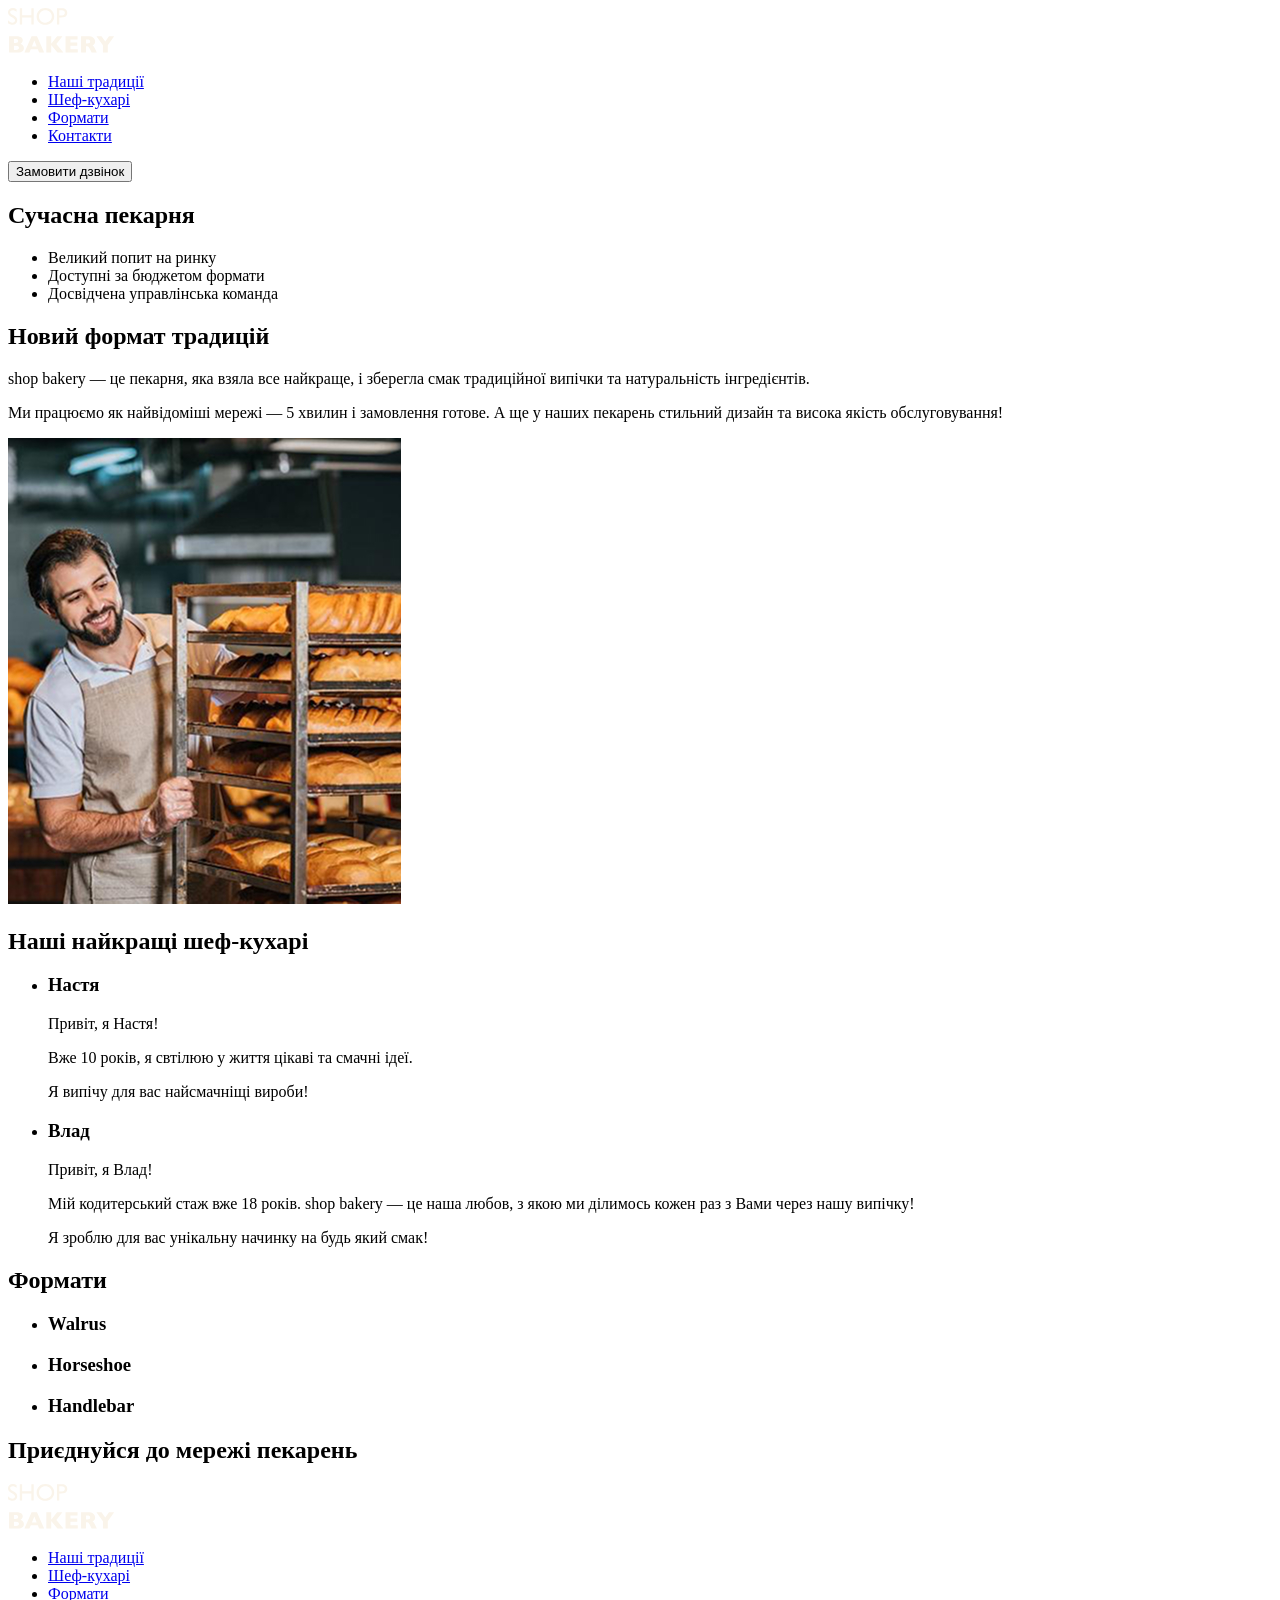
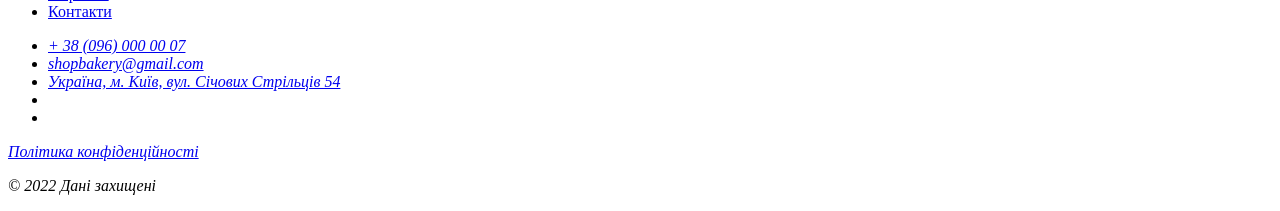
==== index.html @ b6e16bd1 "Update index.html and add images" ====
<!DOCTYPE html>
<html lang="uk">
  <head>
    <meta charset="UTF-8" />
    <meta name="viewport" content="width=device-width, initial-scale=1.0" />
    <title>Сучасна пекарня</title>
  </head>
  <body>
    <header>
      <nav>
        <a href="#" target="_blank">
          <img src="./images/logo.svg" alt="Логотип сучасної пекарні" />
        </a>
        <ul>
          <li><a href="#">Наші традиції</a></li>
          <li><a href="#">Шеф-кухарі</a></li>
          <li><a href="#">Формати</a></li>
          <li><a href="#">Контакти</a></li>
        </ul>
      </nav>
      <button type="button">Замовити дзвінок</button>
    </header>
    <main>
      <section>
        <h1>Сучасна пекарня</h1>
      </section>
      <section>
        <ul>
          <li>Великий попит на ринку</li>
          <li>Доступні за бюджетом формати</li>
          <li>Досвідчена управлінська команда</li>
        </ul>
        <h2>Новий формат традицій</h2>
        <p>
          <span lang="en">shop bakery</span> — це пекарня, яка взяла все
          найкраще, і зберегла смак традиційної випічки та натуральність
          інгредієнтів.
        </p>
        <p>
          Ми працюємо як найвідоміші мережі —
          <span>5 хвилин і замовлення готове</span>. А ще у наших пекарень
          стильний дизайн та висока якість обслуговування!
        </p>
        <img
          src="./images/baker-man.jpg"
          alt="Чоловік пекар дивиться на батони із посмішкою"
        />
      </section>
      <section>
        <h2>Наші найкращі шеф-кухарі</h2>
        <ul>
          <li>
            <article>
              <h3>Настя</h3>
              <p>Привіт, я Настя!</p>
              <p>Вже 10 років, я свтілюю у життя цікаві та смачні ідеї.</p>
              <p>Я випічу для вас найсмачніщі вироби!</p>
            </article>
          </li>
          <li>
            <article>
              <h3>Влад</h3>
              <p>Привіт, я Влад!</p>
              <p>
                Мій кодитерський стаж вже 18 років.
                <span lang="en">shop bakery</span> — це наша любов, з якою ми
                ділимось кожен раз з Вами через нашу випічку!
              </p>
              <p>Я зроблю для вас унікальну начинку на будь який смак!</p>
            </article>
          </li>
        </ul>
      </section>
      <section>
        <h2>Формати</h2>
        <ul>
          <li>
            <article><h3>Walrus</h3></article>
          </li>
          <li>
            <article><h3>Horseshoe</h3></article>
          </li>
          <li>
            <article><h3>Handlebar</h3></article>
          </li>
        </ul>
      </section>
      <section><h2>Приєднуйся до мережі пекарень</h2></section>
    </main>
    <footer>
      <nav>
        <a href="#" target="_blank">
          <img src="./images/logo.svg" alt="Логотип сучасної пекарні" />
        </a>
        <ul>
          <li><a href="#">Наші традиції</a></li>
          <li><a href="#">Шеф-кухарі</a></li>
          <li><a href="#">Формати</a></li>
          <li><a href="#">Контакти</a></li>
        </ul>
      </nav>
      <address>
        <ul>
          <li><a href="tel:+380960000007">+ 38 (096) 000 00 07</a></li>
          <li>
            <a href="mailto:shopbakery@gmail.com">shopbakery@gmail.com</a>
          </li>
          <li>
            <a href="https://maps.app.goo.gl/cjjB3eA7xdgPSQeA9" target="_blank"
              >Україна, м. Київ, вул. Січових Стрільців 54</a
            >
          </li>
          <li>
            <a href="#">
              <!-- facebook icon -->
            </a>
          </li>
          <li>
            <a href="#">
              <!-- instagram icon -->
            </a>
          </li>
        </ul>
        <a href="#" target="_blank">Політика конфіденційності</a>
        <p>© 2022 Дані захищені</p>
      </address>
    </footer>
  </body>
</html>
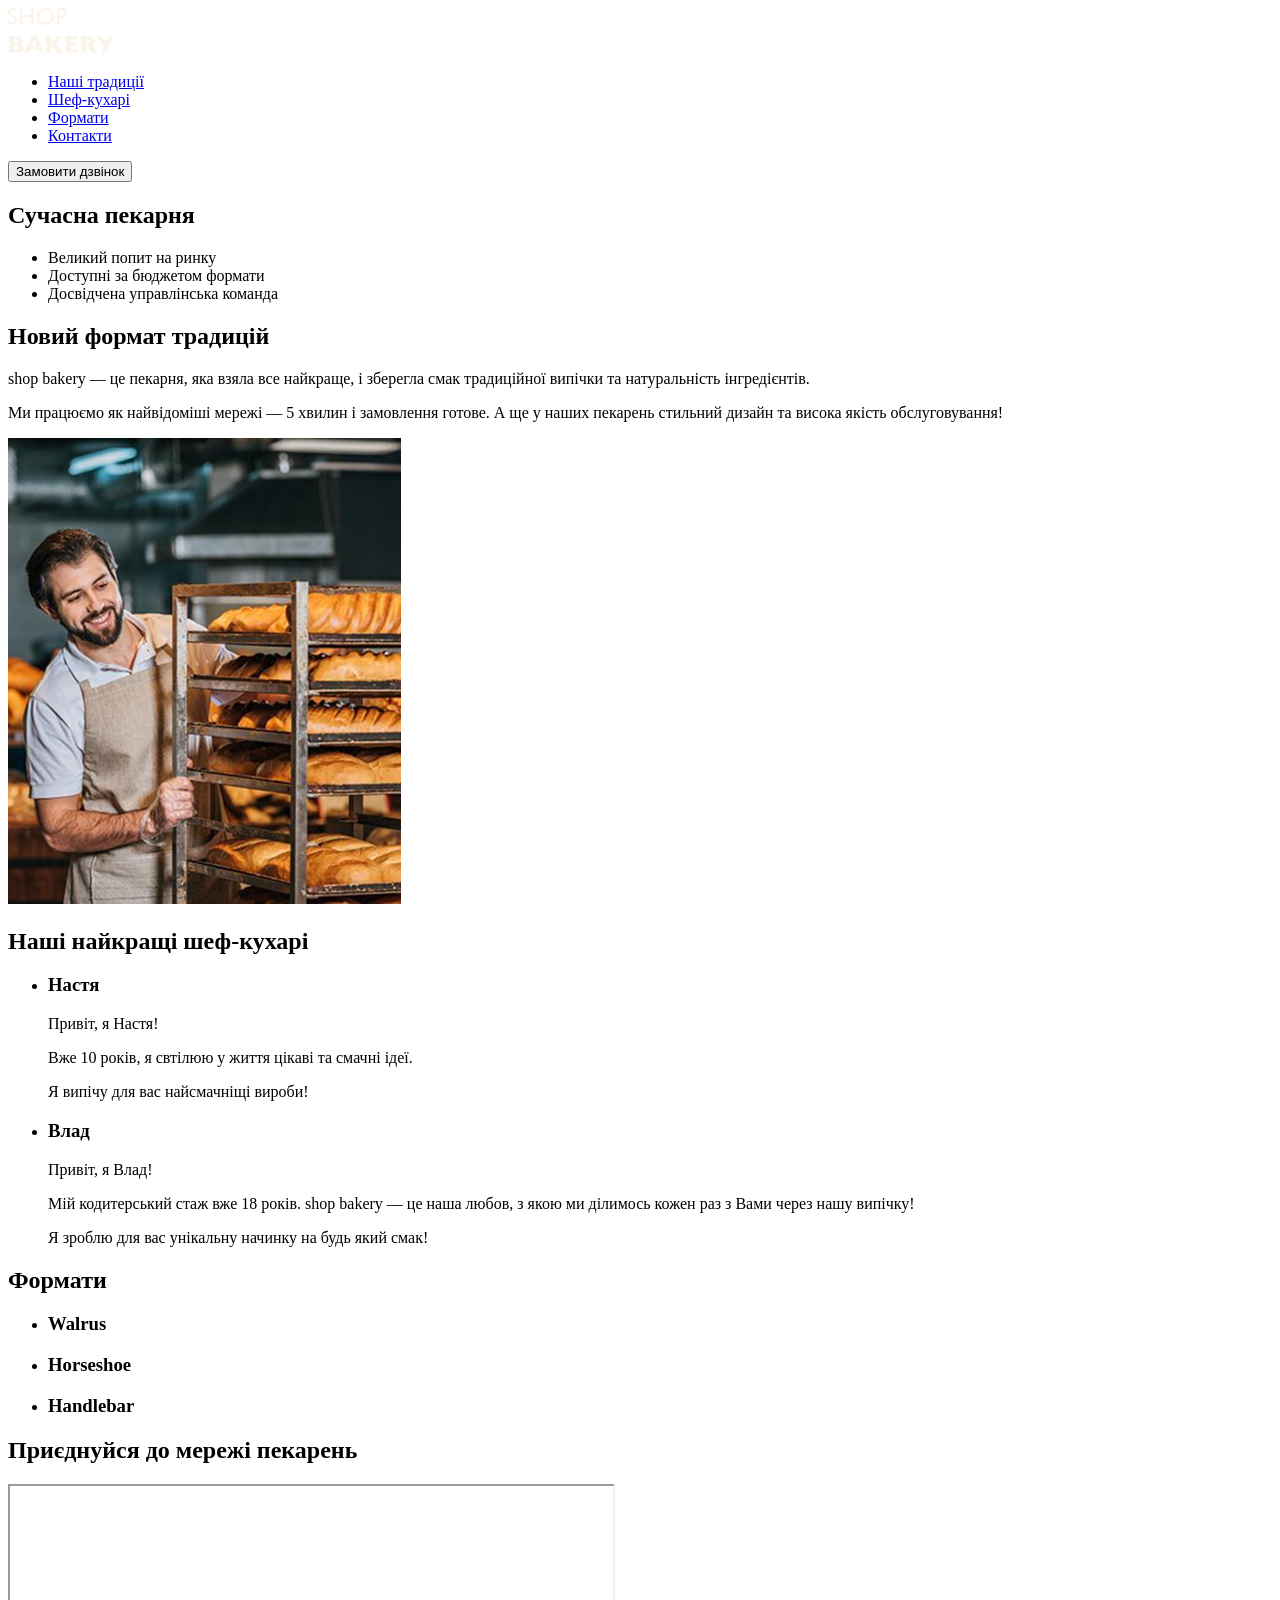
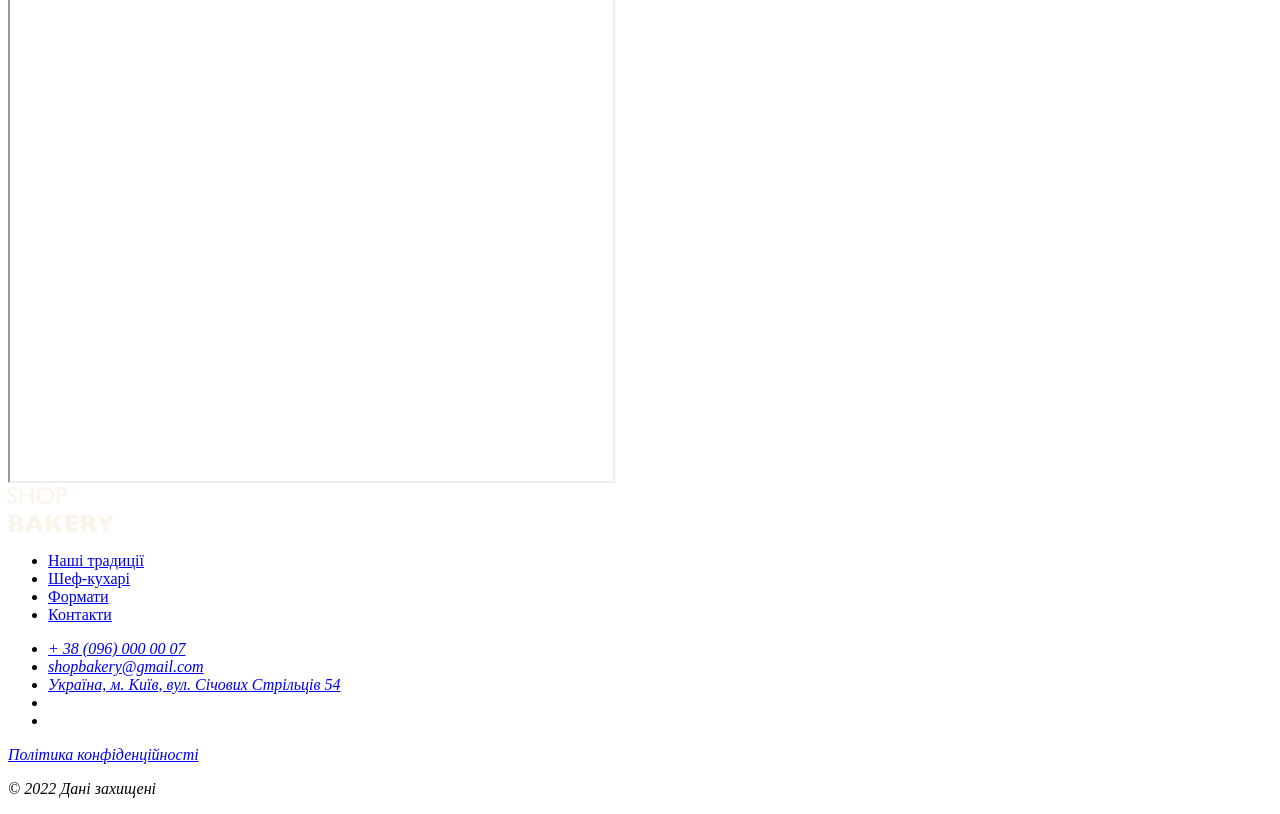
==== commit a3ef5e2a: "Add map, anchor and small fixes" ====
--- a/index.html
+++ b/index.html
@@ -8,14 +8,14 @@
   <body>
     <header>
       <nav>
-        <a href="#" target="_blank">
+        <a href="/">
           <img src="./images/logo.svg" alt="Логотип сучасної пекарні" />
         </a>
         <ul>
-          <li><a href="#">Наші традиції</a></li>
-          <li><a href="#">Шеф-кухарі</a></li>
-          <li><a href="#">Формати</a></li>
-          <li><a href="#">Контакти</a></li>
+          <li><a href="#traditions-section">Наші традиції</a></li>
+          <li><a href="#chefs-section">Шеф-кухарі</a></li>
+          <li><a href="#format-section">Формати</a></li>
+          <li><a href="#contacts-section">Контакти</a></li>
         </ul>
       </nav>
       <button type="button">Замовити дзвінок</button>
@@ -24,7 +24,7 @@
       <section>
         <h1>Сучасна пекарня</h1>
       </section>
-      <section>
+      <section id="traditions-section">
         <ul>
           <li>Великий попит на ринку</li>
           <li>Доступні за бюджетом формати</li>
@@ -46,7 +46,7 @@
           alt="Чоловік пекар дивиться на батони із посмішкою"
         />
       </section>
-      <section>
+      <section id="chefs-section">
         <h2>Наші найкращі шеф-кухарі</h2>
         <ul>
           <li>
@@ -71,7 +71,7 @@
           </li>
         </ul>
       </section>
-      <section>
+      <section id="format-section">
         <h2>Формати</h2>
         <ul>
           <li>
@@ -85,7 +85,17 @@
           </li>
         </ul>
       </section>
-      <section><h2>Приєднуйся до мережі пекарень</h2></section>
+      <section id="contacts-section">
+        <h2>Приєднуйся до мережі пекарень</h2>
+        <iframe
+          src="https://www.google.com/maps/embed?pb=!1m18!1m12!1m3!1d4272.012826293761!2d30.486785007460433!3d50.456856461880385!2m3!1f0!2f0!3f0!3m2!1i1024!2i768!4f13.1!3m3!1m2!1s0x40d4ce637c006b2d%3A0xaf86385f19996ff0!2z0LLRg9C70LjRhtGPINCh0ZbRh9C-0LLQuNGFINCh0YLRgNGW0LvRjNGG0ZbQsiwgNTQsINCa0LjRl9CyLCAwMjAwMA!5e0!3m2!1suk!2sua!4v1761742830677!5m2!1suk!2sua"
+          width="603"
+          height="595"
+          allowfullscreen=""
+          loading="lazy"
+          referrerpolicy="no-referrer-when-downgrade"
+        ></iframe>
+      </section>
     </main>
     <footer>
       <nav>
@@ -122,7 +132,7 @@
           </li>
         </ul>
         <a href="#" target="_blank">Політика конфіденційності</a>
-        <p>© 2022 Дані захищені</p>
+        <p>&copy; 2022 Дані захищені</p>
       </address>
     </footer>
   </body>
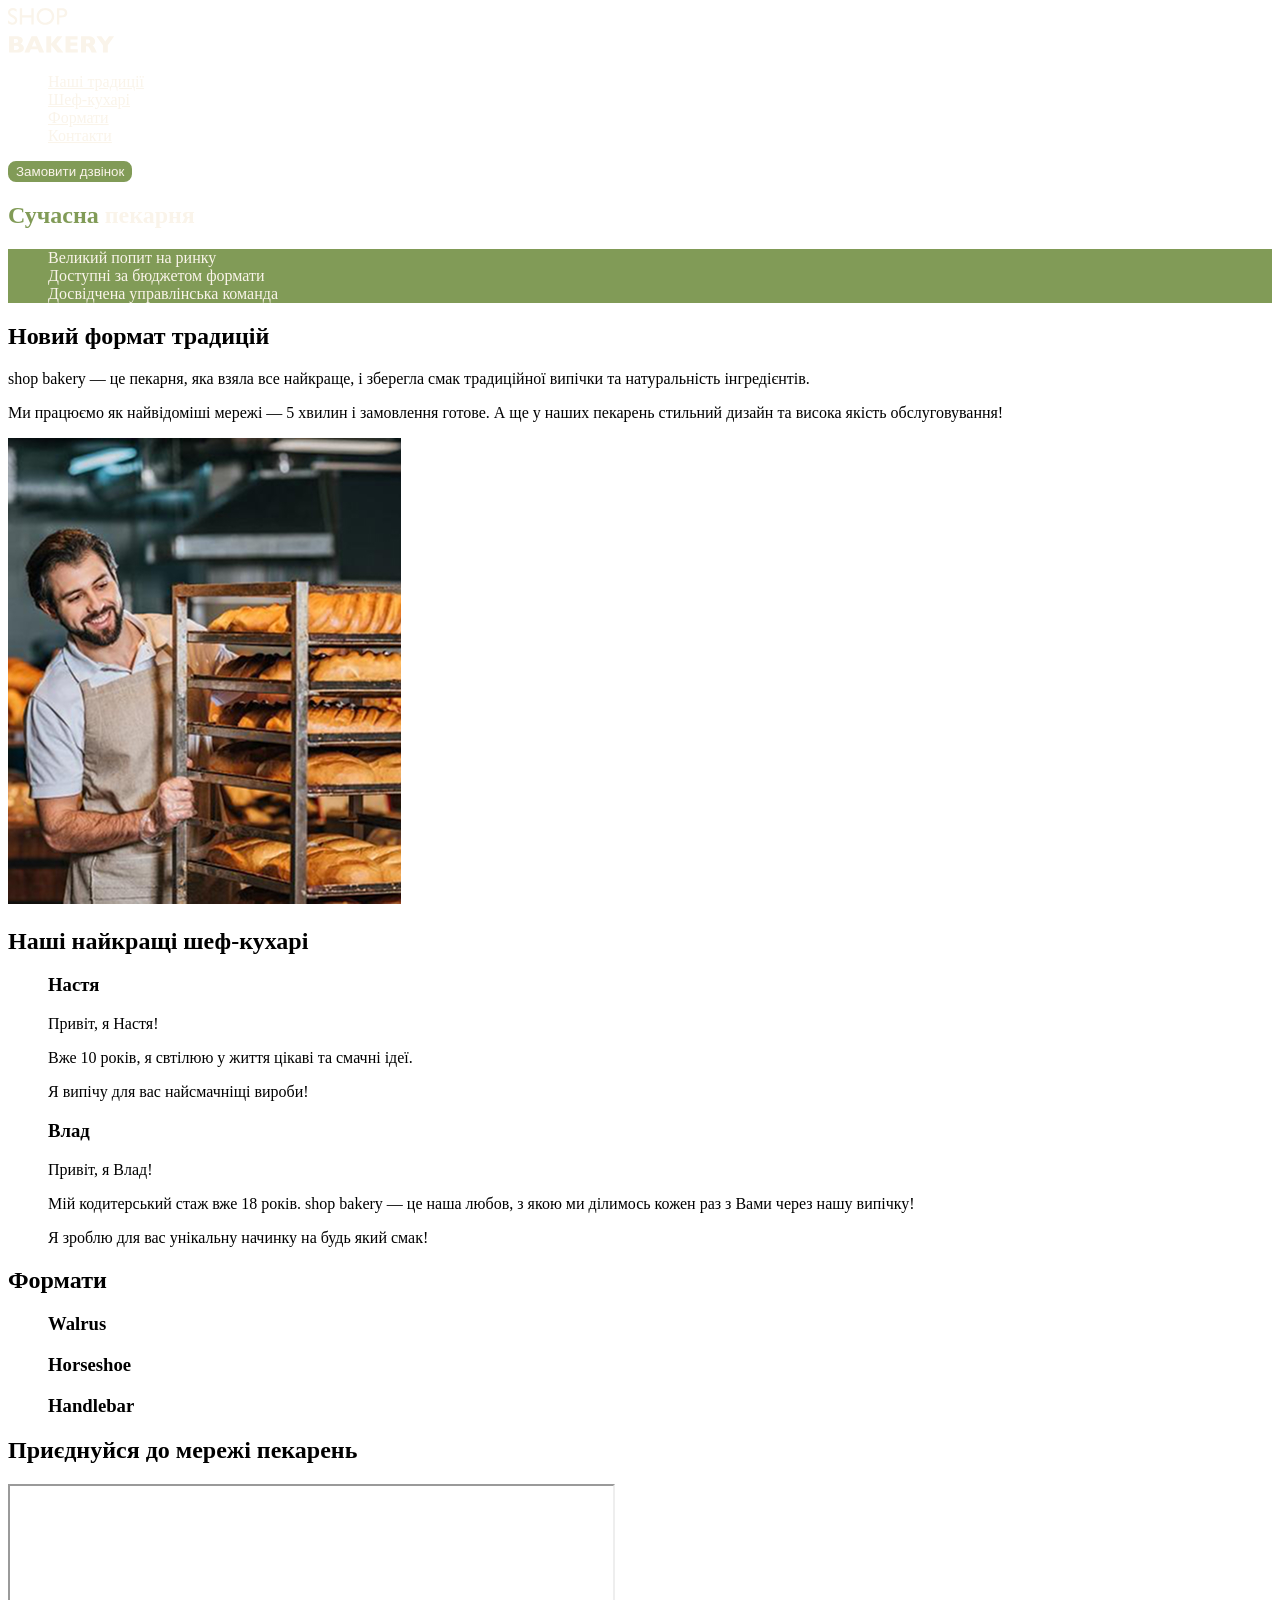
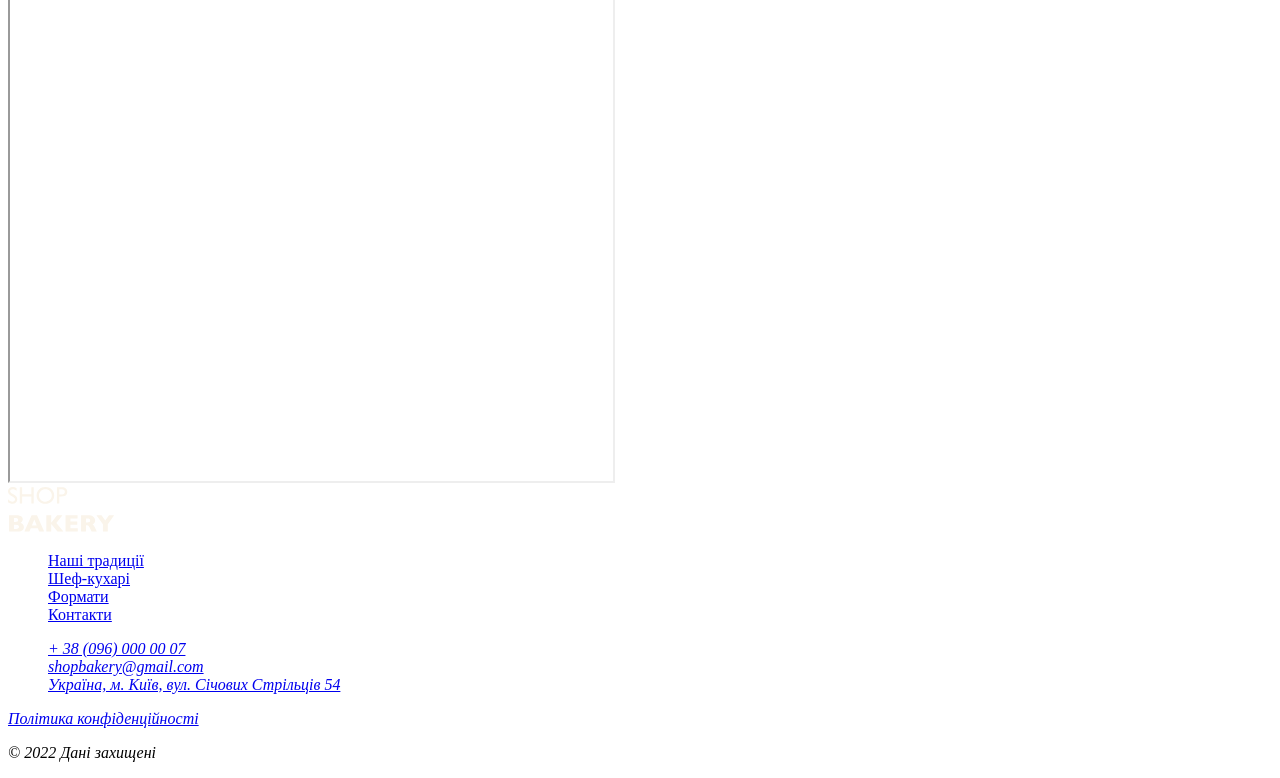
==== commit 63e3e340: "Update index.html, add styles.css" ====
--- a/index.html
+++ b/index.html
@@ -4,6 +4,7 @@
     <meta charset="UTF-8" />
     <meta name="viewport" content="width=device-width, initial-scale=1.0" />
     <title>Сучасна пекарня</title>
+    <link rel="stylesheet" href="css/styles.css" />
   </head>
   <body>
     <header>
@@ -12,20 +13,20 @@
           <img src="./images/logo.svg" alt="Логотип сучасної пекарні" />
         </a>
         <ul>
-          <li><a href="#traditions-section">Наші традиції</a></li>
-          <li><a href="#chefs-section">Шеф-кухарі</a></li>
-          <li><a href="#format-section">Формати</a></li>
-          <li><a href="#contacts-section">Контакти</a></li>
+          <li><a class="link" href="#traditions-section">Наші традиції</a></li>
+          <li><a class="link" href="#chefs-section">Шеф-кухарі</a></li>
+          <li><a class="link" href="#format-section">Формати</a></li>
+          <li><a class="link" href="#contacts-section">Контакти</a></li>
         </ul>
       </nav>
-      <button type="button">Замовити дзвінок</button>
+      <button class="button" type="button">Замовити дзвінок</button>
     </header>
     <main>
-      <section>
-        <h1>Сучасна пекарня</h1>
+      <section class="main-section">
+        <h1 class="hero-title"><span class="accent">Сучасна</span> пекарня</h1>
       </section>
       <section id="traditions-section">
-        <ul>
+        <ul class="advantages-list">
           <li>Великий попит на ринку</li>
           <li>Доступні за бюджетом формати</li>
           <li>Досвідчена управлінська команда</li>
--- a/css/styles.css
+++ b/css/styles.css
@@ -0,0 +1,38 @@
+ul {
+  list-style: none;
+}
+
+.button {
+  color: #faf4ea;
+  background-color: #819b57;
+  border: 2px solid #819b57;
+  border-radius: 8px;
+}
+
+.button:hover {
+  color: #465929;
+  background-color: transparent;
+  border: 2px solid #819b57;
+  border-radius: 8px;
+}
+
+.link {
+  color: #faf4ea;
+}
+
+.link:hover {
+  color: #819b57;
+}
+
+.hero-title {
+  color: #faf4ea;
+}
+
+.hero-title .accent {
+  color: #819b57;
+}
+
+.advantages-list {
+  color: #faf4ea;
+  background-color: #819b57;
+}
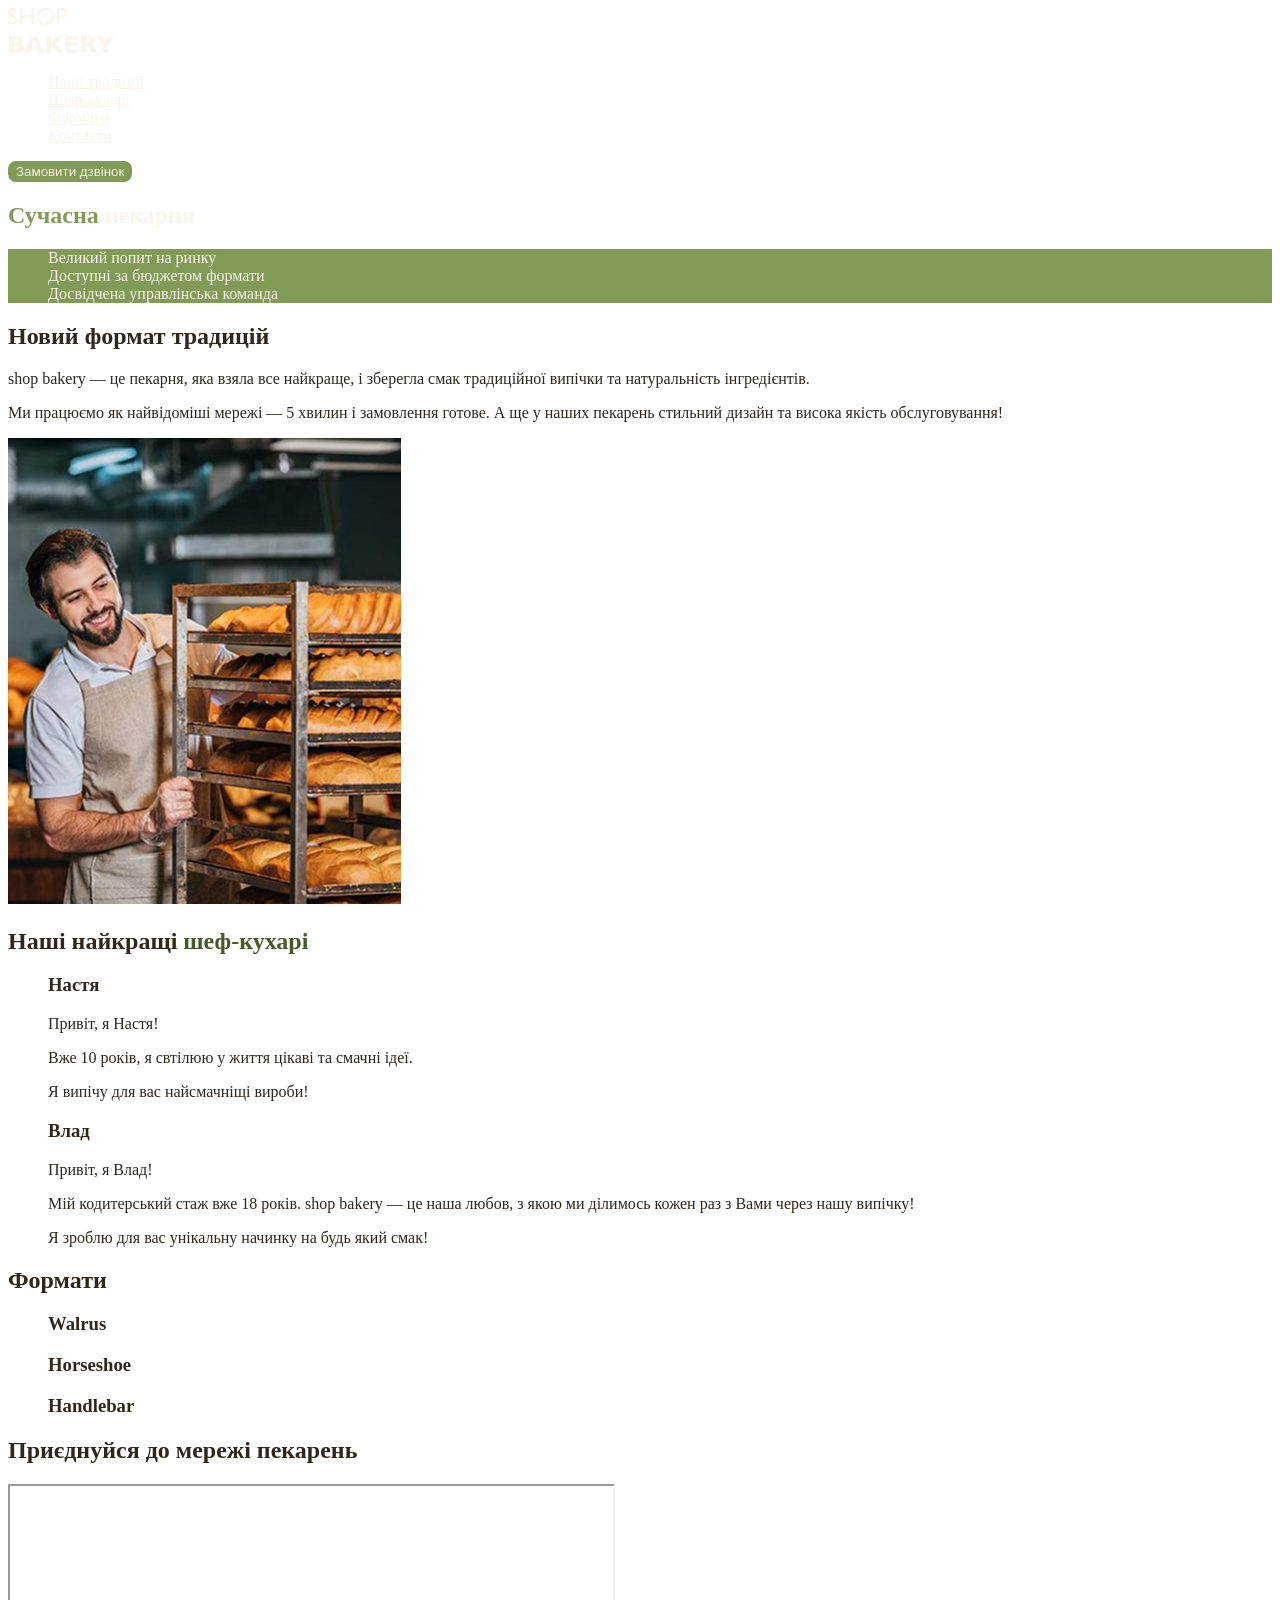
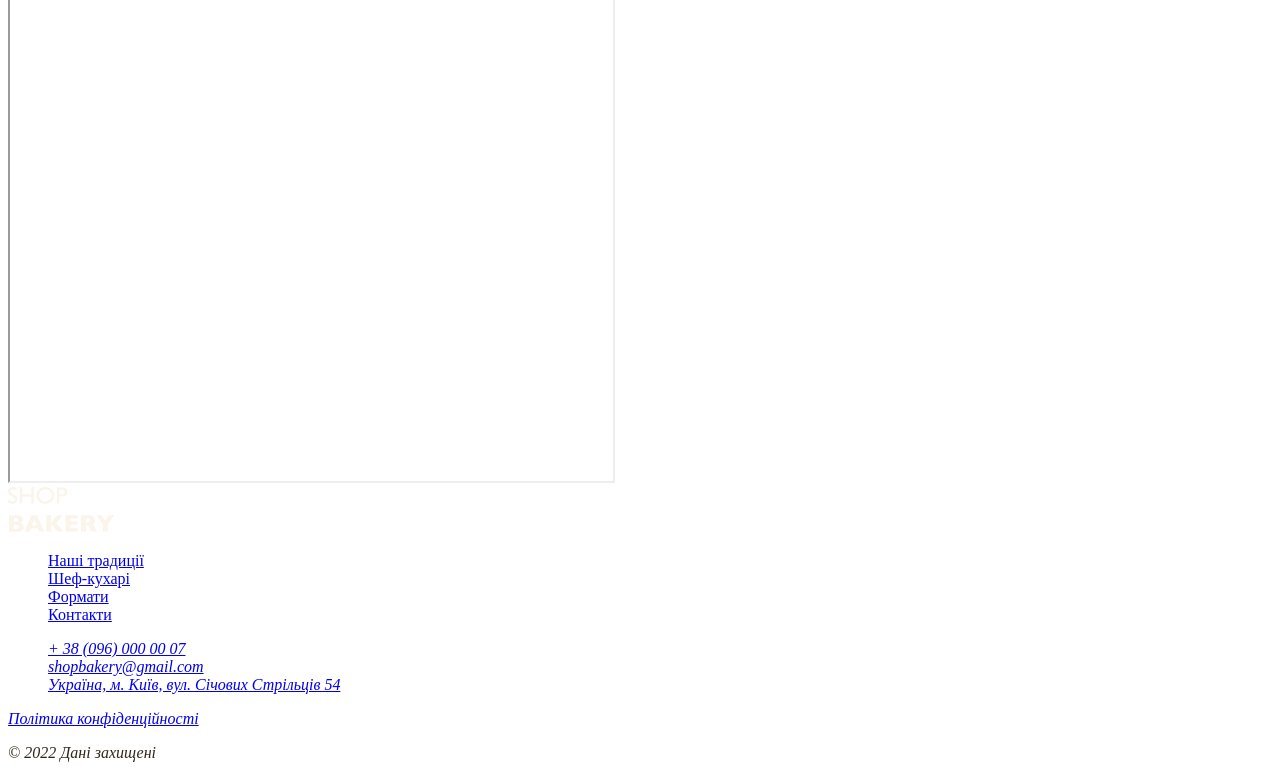
==== commit d696fde1: "Update index.html, styles.css and add css color variables" ====
--- a/index.html
+++ b/index.html
@@ -31,7 +31,7 @@
           <li>Доступні за бюджетом формати</li>
           <li>Досвідчена управлінська команда</li>
         </ul>
-        <h2>Новий формат традицій</h2>
+        <h2 class="section-title">Новий формат традицій</h2>
         <p>
           <span lang="en">shop bakery</span> — це пекарня, яка взяла все
           найкраще, і зберегла смак традиційної випічки та натуральність
@@ -48,7 +48,9 @@
         />
       </section>
       <section id="chefs-section">
-        <h2>Наші найкращі шеф-кухарі</h2>
+        <h2 class="section-title">
+          Наші найкращі <span class="accent">шеф-кухарі</span>
+        </h2>
         <ul>
           <li>
             <article>
@@ -73,7 +75,7 @@
         </ul>
       </section>
       <section id="format-section">
-        <h2>Формати</h2>
+        <h2 class="section-title">Формати</h2>
         <ul>
           <li>
             <article><h3>Walrus</h3></article>
@@ -87,7 +89,7 @@
         </ul>
       </section>
       <section id="contacts-section">
-        <h2>Приєднуйся до мережі пекарень</h2>
+        <h2 class="section-title">Приєднуйся до мережі пекарень</h2>
         <iframe
           src="https://www.google.com/maps/embed?pb=!1m18!1m12!1m3!1d4272.012826293761!2d30.486785007460433!3d50.456856461880385!2m3!1f0!2f0!3f0!3m2!1i1024!2i768!4f13.1!3m3!1m2!1s0x40d4ce637c006b2d%3A0xaf86385f19996ff0!2z0LLRg9C70LjRhtGPINCh0ZbRh9C-0LLQuNGFINCh0YLRgNGW0LvRjNGG0ZbQsiwgNTQsINCa0LjRl9CyLCAwMjAwMA!5e0!3m2!1suk!2sua!4v1761742830677!5m2!1suk!2sua"
           width="603"
--- a/css/styles.css
+++ b/css/styles.css
@@ -1,38 +1,58 @@
+:root {
+  --color-primary-dark: #31261a;
+  --color-primary-light: #faf4ea;
+  --color-brand-light: #819b57;
+  --color-brand-dark: #465929;
+}
+
+/* Base */
+body {
+  color: var(--color-primary-dark);
+}
+
 ul {
   list-style: none;
 }
 
+/* Button */
 .button {
   color: #faf4ea;
-  background-color: #819b57;
-  border: 2px solid #819b57;
+  background-color: var(--color-brand-light);
+  border: 2px solid var(--color-brand-light);
   border-radius: 8px;
 }
 
 .button:hover {
   color: #465929;
   background-color: transparent;
-  border: 2px solid #819b57;
+  border: 2px solid var(--color-brand-light);
   border-radius: 8px;
 }
 
+/* Link */
 .link {
-  color: #faf4ea;
+  color: var(--color-primary-light);
 }
 
 .link:hover {
-  color: #819b57;
+  color: var(--color-brand-light);
 }
 
+/* Hero section */
 .hero-title {
-  color: #faf4ea;
+  color: var(--color-primary-light);
 }
 
 .hero-title .accent {
-  color: #819b57;
+  color: var(--color-brand-light);
 }
 
+/* Advantages section */
 .advantages-list {
-  color: #faf4ea;
-  background-color: #819b57;
+  color: var(--color-primary-light);
+  background-color: var(--color-brand-light);
 }
+
+.section-title .accent {
+  color: var(--color-brand-dark);
+}
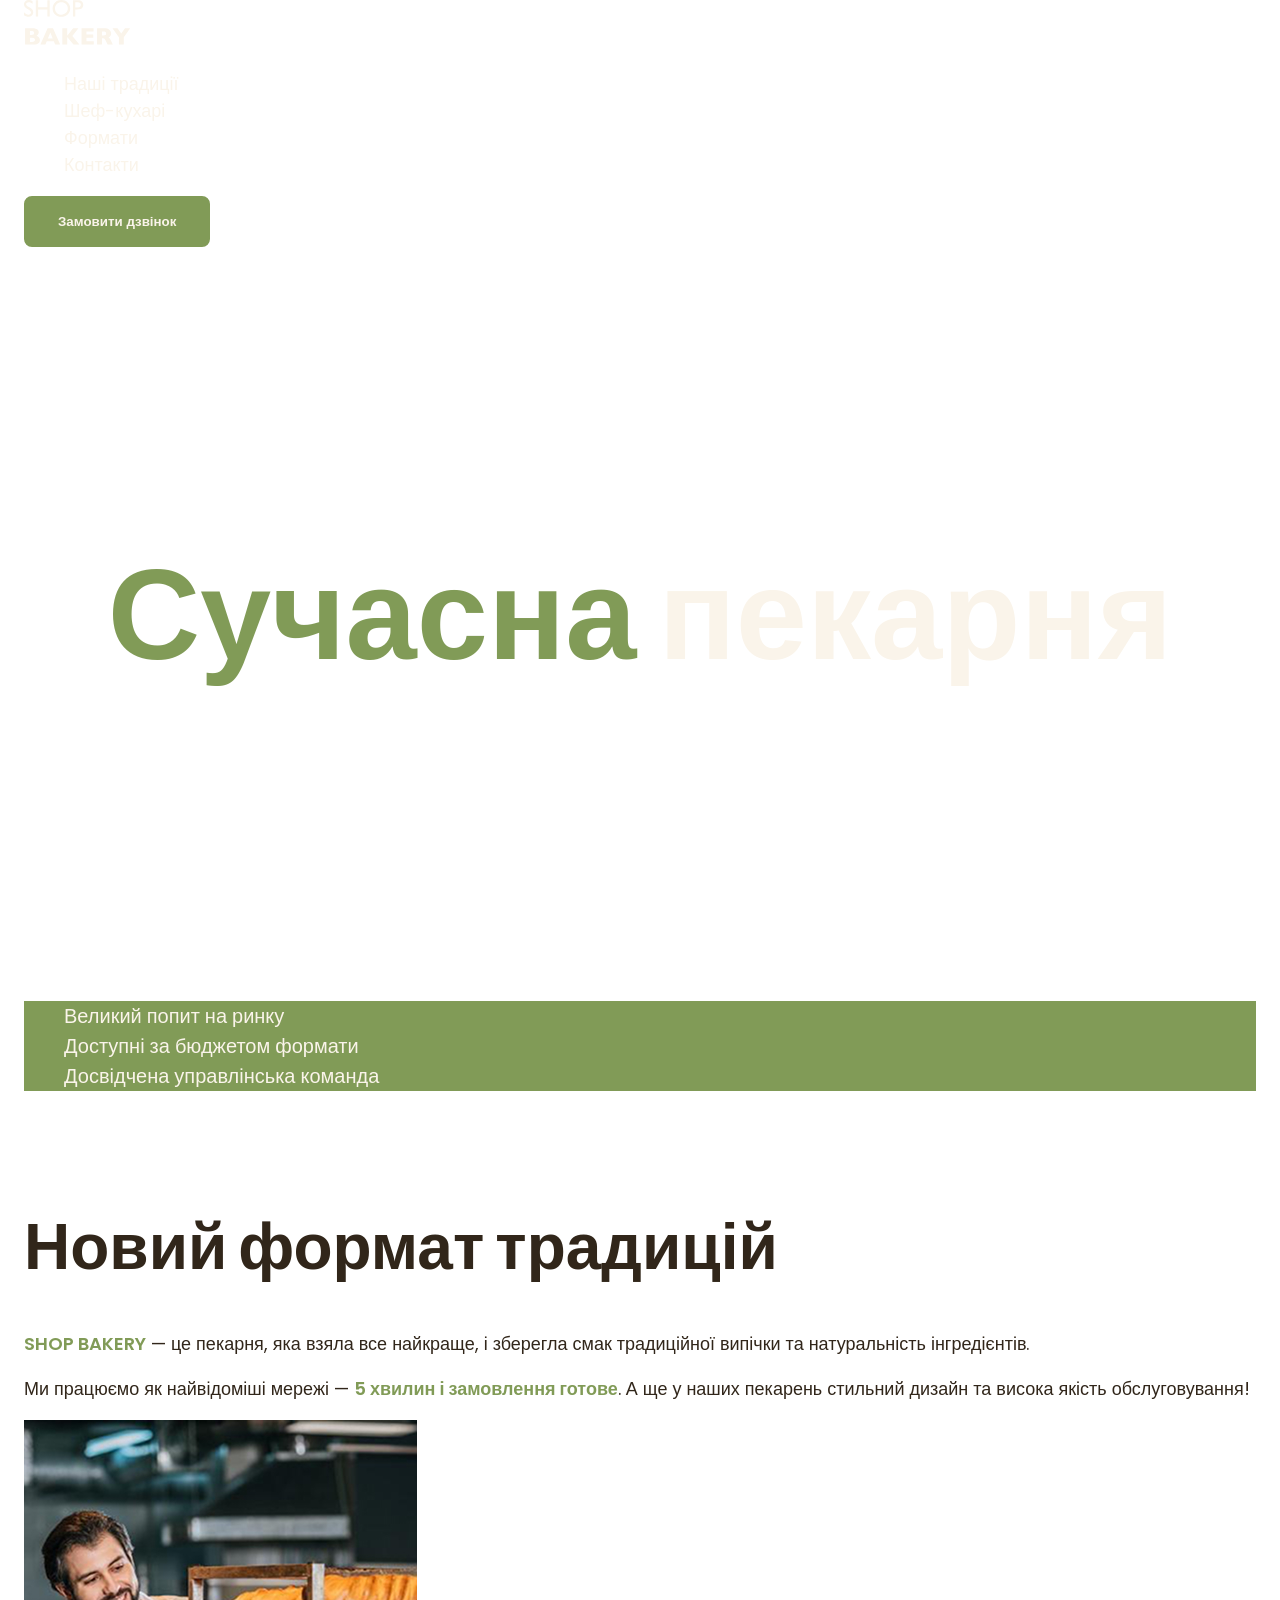
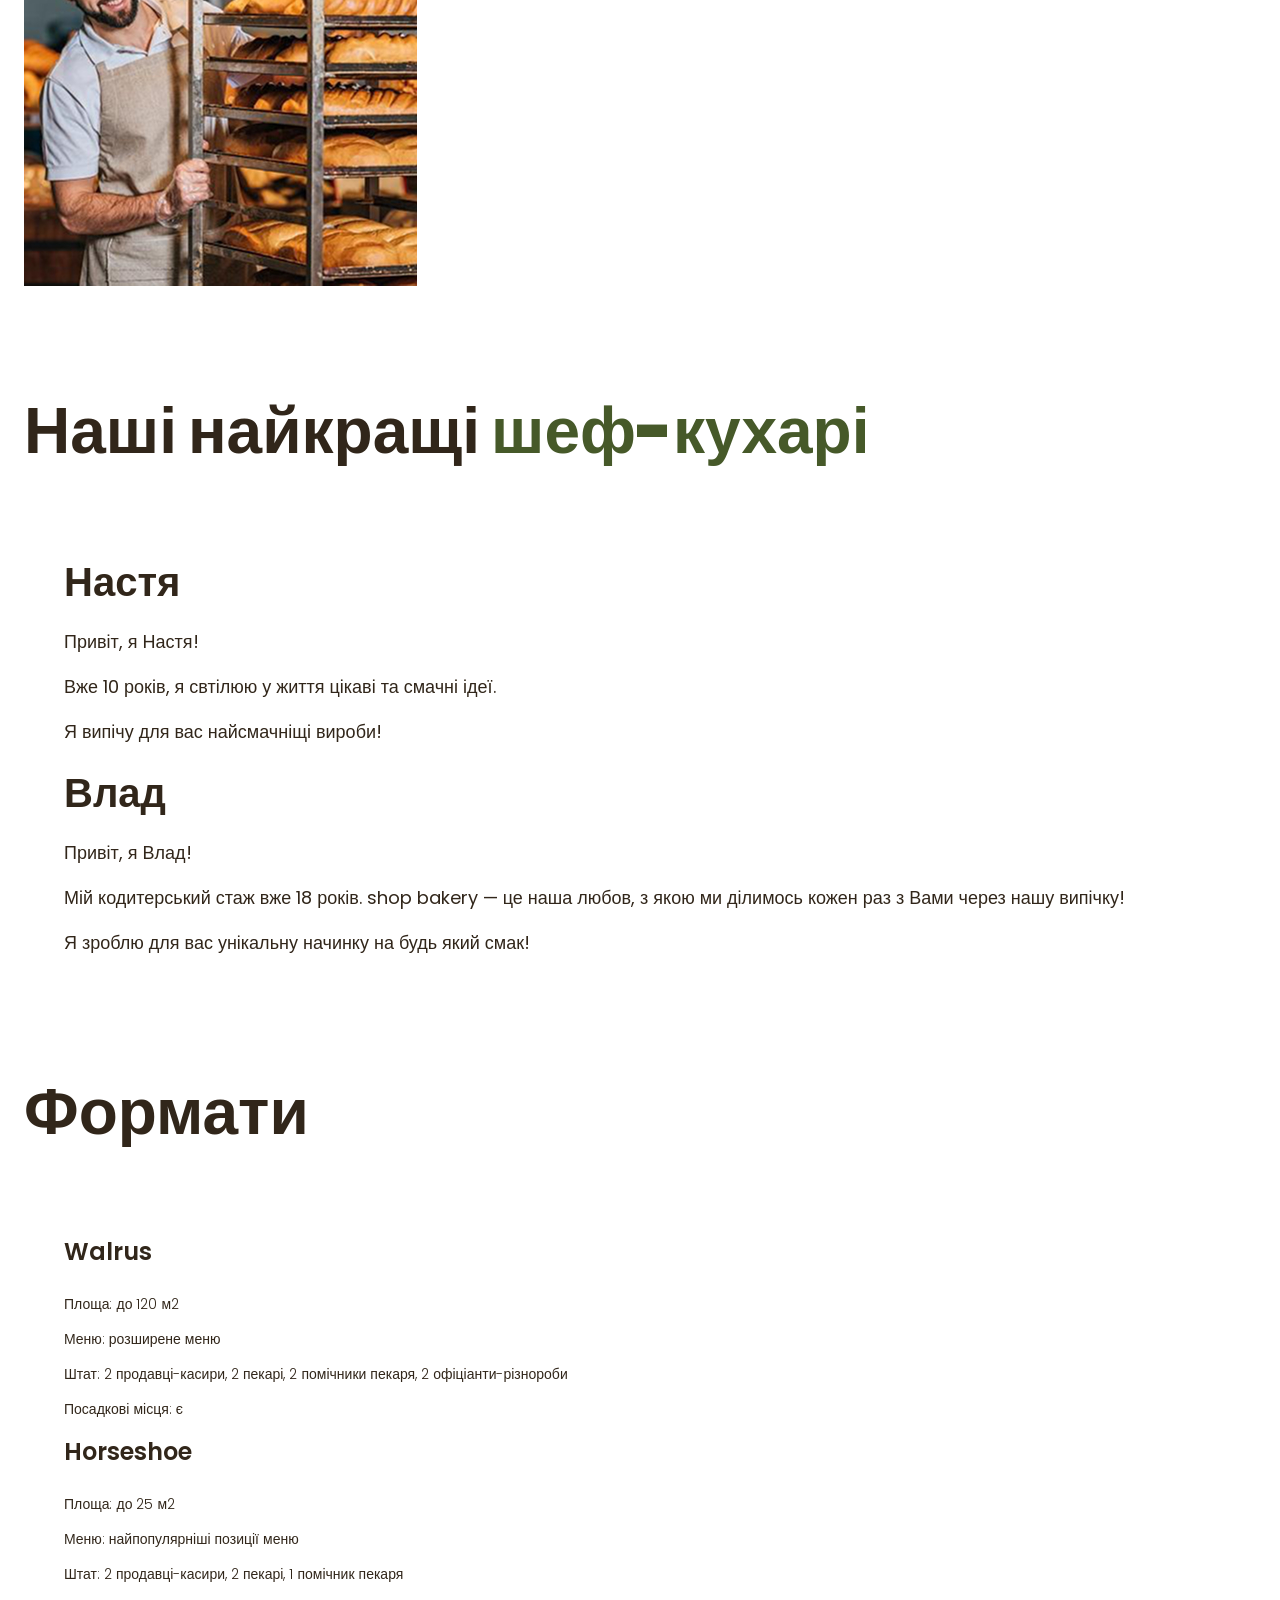
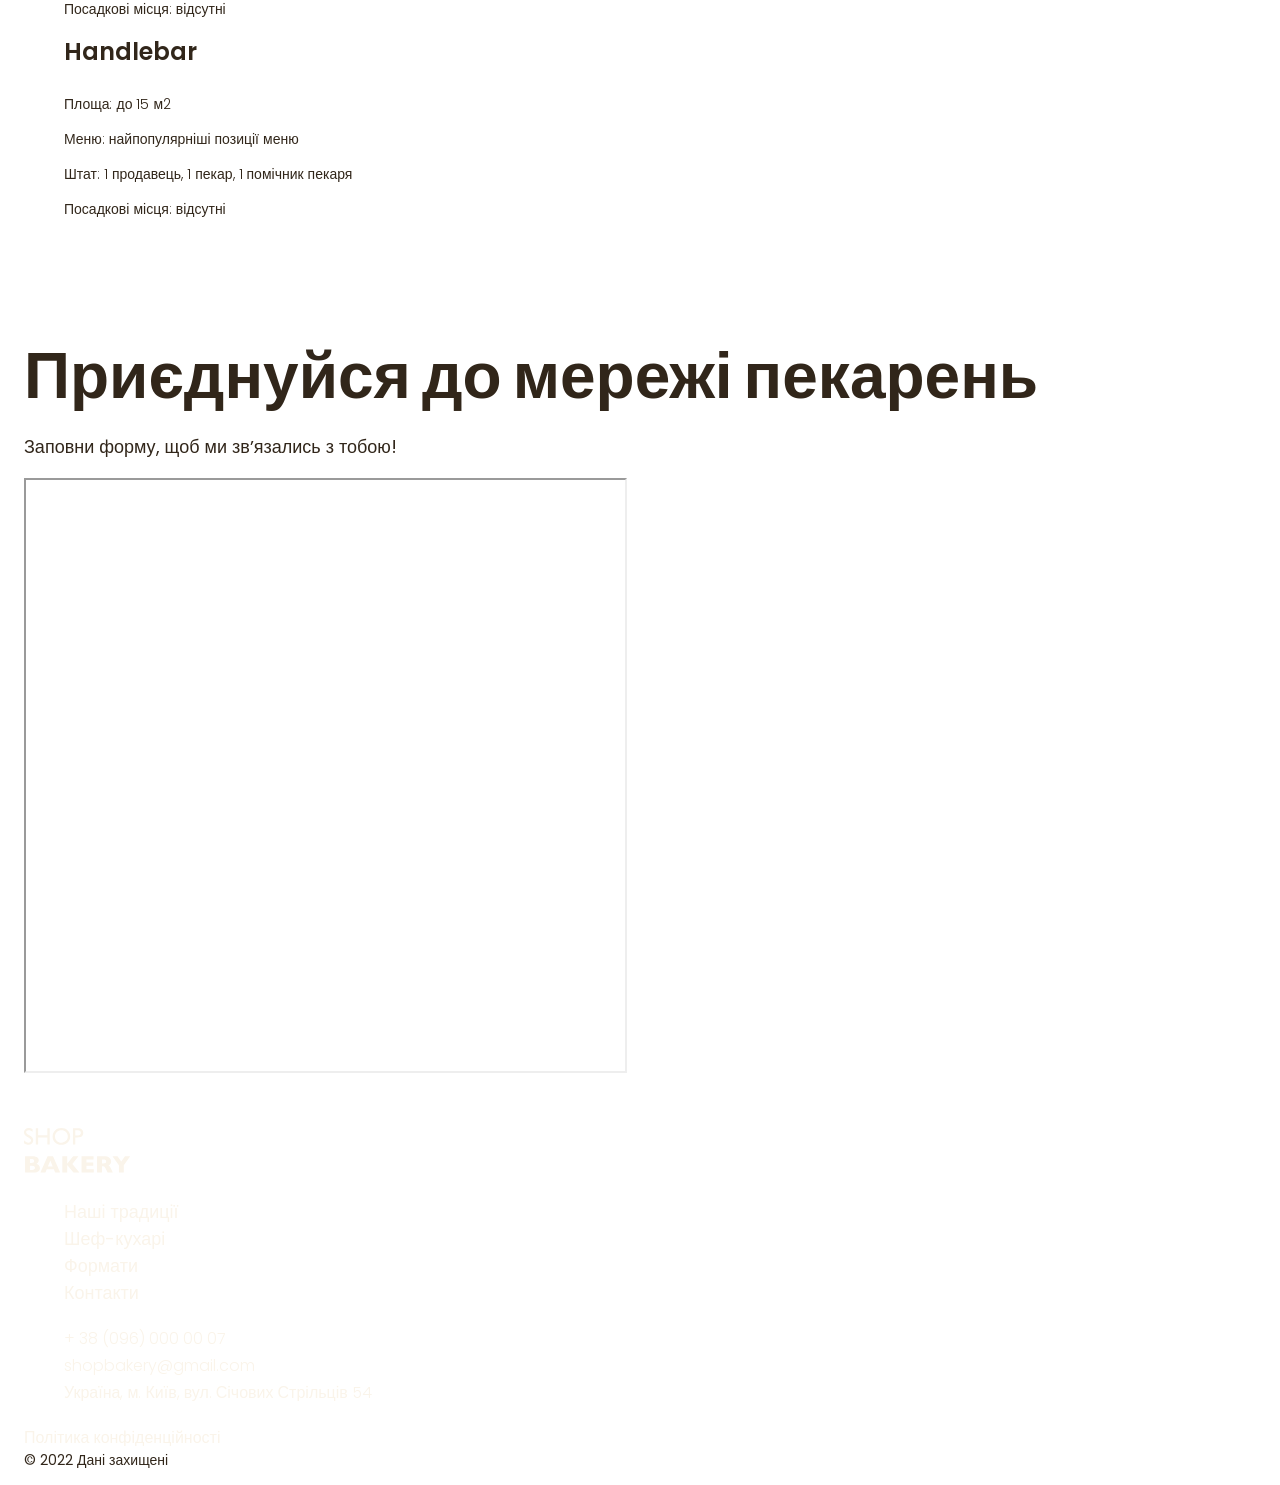
==== commit df713f78: "Update index.html and styles.css, add fonts, add paddings and margins, add container class for conte" ====
--- a/index.html
+++ b/index.html
@@ -8,135 +8,199 @@
   </head>
   <body>
     <header>
-      <nav>
-        <a href="/">
-          <img src="./images/logo.svg" alt="Логотип сучасної пекарні" />
-        </a>
-        <ul>
-          <li><a class="link" href="#traditions-section">Наші традиції</a></li>
-          <li><a class="link" href="#chefs-section">Шеф-кухарі</a></li>
-          <li><a class="link" href="#format-section">Формати</a></li>
-          <li><a class="link" href="#contacts-section">Контакти</a></li>
-        </ul>
-      </nav>
-      <button class="button" type="button">Замовити дзвінок</button>
+      <div class="container">
+        <nav>
+          <a href="/">
+            <img src="./images/logo.svg" alt="Логотип сучасної пекарні" />
+          </a>
+          <ul>
+            <li>
+              <a class="link" href="#traditions-section">Наші традиції</a>
+            </li>
+            <li><a class="link" href="#chefs-section">Шеф-кухарі</a></li>
+            <li><a class="link" href="#format-section">Формати</a></li>
+            <li><a class="link" href="#contacts-section">Контакти</a></li>
+          </ul>
+        </nav>
+        <button class="button" type="button">Замовити дзвінок</button>
+      </div>
     </header>
     <main>
-      <section class="main-section">
-        <h1 class="hero-title"><span class="accent">Сучасна</span> пекарня</h1>
-      </section>
-      <section id="traditions-section">
-        <ul class="advantages-list">
-          <li>Великий попит на ринку</li>
-          <li>Доступні за бюджетом формати</li>
-          <li>Досвідчена управлінська команда</li>
-        </ul>
-        <h2 class="section-title">Новий формат традицій</h2>
-        <p>
-          <span lang="en">shop bakery</span> — це пекарня, яка взяла все
-          найкраще, і зберегла смак традиційної випічки та натуральність
-          інгредієнтів.
-        </p>
-        <p>
-          Ми працюємо як найвідоміші мережі —
-          <span>5 хвилин і замовлення готове</span>. А ще у наших пекарень
-          стильний дизайн та висока якість обслуговування!
-        </p>
-        <img
-          src="./images/baker-man.jpg"
-          alt="Чоловік пекар дивиться на батони із посмішкою"
-        />
-      </section>
-      <section id="chefs-section">
-        <h2 class="section-title">
-          Наші найкращі <span class="accent">шеф-кухарі</span>
-        </h2>
-        <ul>
-          <li>
-            <article>
-              <h3>Настя</h3>
-              <p>Привіт, я Настя!</p>
-              <p>Вже 10 років, я свтілюю у життя цікаві та смачні ідеї.</p>
-              <p>Я випічу для вас найсмачніщі вироби!</p>
-            </article>
-          </li>
-          <li>
-            <article>
-              <h3>Влад</h3>
-              <p>Привіт, я Влад!</p>
-              <p>
-                Мій кодитерський стаж вже 18 років.
-                <span lang="en">shop bakery</span> — це наша любов, з якою ми
-                ділимось кожен раз з Вами через нашу випічку!
-              </p>
-              <p>Я зроблю для вас унікальну начинку на будь який смак!</p>
-            </article>
-          </li>
-        </ul>
-      </section>
-      <section id="format-section">
-        <h2 class="section-title">Формати</h2>
-        <ul>
-          <li>
-            <article><h3>Walrus</h3></article>
-          </li>
-          <li>
-            <article><h3>Horseshoe</h3></article>
-          </li>
-          <li>
-            <article><h3>Handlebar</h3></article>
-          </li>
-        </ul>
-      </section>
-      <section id="contacts-section">
-        <h2 class="section-title">Приєднуйся до мережі пекарень</h2>
-        <iframe
-          src="https://www.google.com/maps/embed?pb=!1m18!1m12!1m3!1d4272.012826293761!2d30.486785007460433!3d50.456856461880385!2m3!1f0!2f0!3f0!3m2!1i1024!2i768!4f13.1!3m3!1m2!1s0x40d4ce637c006b2d%3A0xaf86385f19996ff0!2z0LLRg9C70LjRhtGPINCh0ZbRh9C-0LLQuNGFINCh0YLRgNGW0LvRjNGG0ZbQsiwgNTQsINCa0LjRl9CyLCAwMjAwMA!5e0!3m2!1suk!2sua!4v1761742830677!5m2!1suk!2sua"
-          width="603"
-          height="595"
-          allowfullscreen=""
-          loading="lazy"
-          referrerpolicy="no-referrer-when-downgrade"
-        ></iframe>
+      <section class="hero-section">
+        <div class="container">
+          <h1 class="hero-title">
+            <span class="accent">Сучасна</span> пекарня
+          </h1>
+        </div>
+      </section>
+      <section class="advantages-section">
+        <div class="container">
+          <h2 class="visually-hidden">Наші переваги</h2>
+          <ul class="advantages-list">
+            <li class="advantages-item">Великий попит на ринку</li>
+            <li class="advantages-item">Доступні за бюджетом формати</li>
+            <li class="advantages-item">Досвідчена управлінська команда</li>
+          </ul>
+        </div>
+      </section>
+      <section class="traditions-section section" id="traditions-section">
+        <div class="container">
+          <h2 class="traditions-title section-title">Новий формат традицій</h2>
+          <p class="traditions-text">
+            <span lang="en" class="brand uppercase">shop bakery</span> — це
+            пекарня, яка взяла все найкраще, і зберегла смак традиційної випічки
+            та натуральність інгредієнтів.
+          </p>
+          <p class="traditions-text">
+            Ми працюємо як найвідоміші мережі —
+            <span class="brand">5 хвилин і замовлення готове</span>. А ще у
+            наших пекарень стильний дизайн та висока якість обслуговування!
+          </p>
+          <img
+            src="./images/baker-man.jpg"
+            alt="Чоловік пекар дивиться на батони із посмішкою"
+          />
+        </div>
+      </section>
+      <section class="section" id="chefs-section">
+        <div class="container">
+          <h2 class="chefs-title section-title">
+            Наші найкращі <span class="accent">шеф-кухарі</span>
+          </h2>
+          <ul>
+            <li>
+              <article>
+                <h3 class="chef-title">Настя</h3>
+                <p>Привіт, я Настя!</p>
+                <p>Вже 10 років, я свтілюю у життя цікаві та смачні ідеї.</p>
+                <p>Я випічу для вас найсмачніщі вироби!</p>
+              </article>
+            </li>
+            <li>
+              <article>
+                <h3 class="chef-title">Влад</h3>
+                <p>Привіт, я Влад!</p>
+                <p>
+                  Мій кодитерський стаж вже 18 років.
+                  <span lang="en">shop bakery</span> — це наша любов, з якою ми
+                  ділимось кожен раз з Вами через нашу випічку!
+                </p>
+                <p>Я зроблю для вас унікальну начинку на будь який смак!</p>
+              </article>
+            </li>
+          </ul>
+        </div>
+      </section>
+      <section class="section" id="format-section">
+        <div class="container">
+          <h2 class="formats-title section-title">Формати</h2>
+          <ul>
+            <li>
+              <article>
+                <h3 class="format-title" lang="en">Walrus</h3>
+                <div class="format-text">
+                  <p>Площа: до 120 м2</p>
+                  <p>Меню: розширене меню</p>
+                  <p>
+                    Штат: 2 продавці-касири, 2 пекарі, 2 помічники пекаря, 2
+                    офіціанти-різнороби
+                  </p>
+                  <p>Посадкові місця: є</p>
+                </div>
+              </article>
+            </li>
+            <li>
+              <article>
+                <h3 class="format-title" lang="en">Horseshoe</h3>
+                <div class="format-text">
+                  <p>Площа: до 25 м2</p>
+                  <p>Меню: найпопулярніші позиції меню</p>
+                  <p>Штат: 2 продавці-касири, 2 пекарі, 1 помічник пекаря</p>
+                  <p>Посадкові місця: відсутні</p>
+                </div>
+              </article>
+            </li>
+            <li>
+              <article>
+                <h3 class="format-title" lang="en">Handlebar</h3>
+                <div class="format-text">
+                  <p>Площа: до 15 м2</p>
+                  <p>Меню: найпопулярніші позиції меню</p>
+                  <p>Штат: 1 продавець, 1 пекар, 1 помічник пекаря</p>
+                  <p>Посадкові місця: відсутні</p>
+                </div>
+              </article>
+            </li>
+          </ul>
+        </div>
+      </section>
+      <section class="section" id="contacts-section">
+        <div class="container">
+          <h2 class="contacts-title section-title">
+            Приєднуйся до мережі пекарень
+          </h2>
+          <p>Заповни форму, щоб ми звʼязались з тобою!</p>
+          <iframe
+            src="https://www.google.com/maps/embed?pb=!1m18!1m12!1m3!1d4272.012826293761!2d30.486785007460433!3d50.456856461880385!2m3!1f0!2f0!3f0!3m2!1i1024!2i768!4f13.1!3m3!1m2!1s0x40d4ce637c006b2d%3A0xaf86385f19996ff0!2z0LLRg9C70LjRhtGPINCh0ZbRh9C-0LLQuNGFINCh0YLRgNGW0LvRjNGG0ZbQsiwgNTQsINCa0LjRl9CyLCAwMjAwMA!5e0!3m2!1suk!2sua!4v1761742830677!5m2!1suk!2sua"
+            width="603"
+            height="595"
+            allowfullscreen=""
+            loading="lazy"
+            referrerpolicy="no-referrer-when-downgrade"
+          ></iframe>
+        </div>
       </section>
     </main>
     <footer>
-      <nav>
-        <a href="#" target="_blank">
-          <img src="./images/logo.svg" alt="Логотип сучасної пекарні" />
-        </a>
-        <ul>
-          <li><a href="#">Наші традиції</a></li>
-          <li><a href="#">Шеф-кухарі</a></li>
-          <li><a href="#">Формати</a></li>
-          <li><a href="#">Контакти</a></li>
-        </ul>
-      </nav>
-      <address>
-        <ul>
-          <li><a href="tel:+380960000007">+ 38 (096) 000 00 07</a></li>
-          <li>
-            <a href="mailto:shopbakery@gmail.com">shopbakery@gmail.com</a>
-          </li>
-          <li>
-            <a href="https://maps.app.goo.gl/cjjB3eA7xdgPSQeA9" target="_blank"
-              >Україна, м. Київ, вул. Січових Стрільців 54</a
-            >
-          </li>
-          <li>
-            <a href="#">
-              <!-- facebook icon -->
-            </a>
-          </li>
-          <li>
-            <a href="#">
-              <!-- instagram icon -->
-            </a>
-          </li>
-        </ul>
-        <a href="#" target="_blank">Політика конфіденційності</a>
-        <p>&copy; 2022 Дані захищені</p>
-      </address>
+      <div class="container">
+        <nav>
+          <a href="#" target="_blank">
+            <img src="./images/logo.svg" alt="Логотип сучасної пекарні" />
+          </a>
+          <ul>
+            <li><a class="link" href="#">Наші традиції</a></li>
+            <li><a class="link" href="#">Шеф-кухарі</a></li>
+            <li><a class="link" href="#">Формати</a></li>
+            <li><a class="link" href="#">Контакти</a></li>
+          </ul>
+        </nav>
+        <address>
+          <ul>
+            <li>
+              <a class="address-link" href="tel:+380960000007"
+                >+ 38 (096) 000 00 07</a
+              >
+            </li>
+            <li>
+              <a class="address-link" href="mailto:shopbakery@gmail.com"
+                >shopbakery@gmail.com</a
+              >
+            </li>
+            <li>
+              <a
+                class="address-link"
+                href="https://maps.app.goo.gl/cjjB3eA7xdgPSQeA9"
+                target="_blank"
+                >Україна, м. Київ, вул. Січових Стрільців 54</a
+              >
+            </li>
+            <li>
+              <a href="#">
+                <!-- facebook icon -->
+              </a>
+            </li>
+            <li>
+              <a href="#">
+                <!-- instagram icon -->
+              </a>
+            </li>
+          </ul>
+          <a class="address-link" href="#" target="_blank"
+            >Політика конфіденційності</a
+          >
+          <p class="address-copyright">&copy; 2022 Дані захищені</p>
+        </address>
+      </div>
     </footer>
   </body>
 </html>
--- a/css/styles.css
+++ b/css/styles.css
@@ -1,3 +1,35 @@
+* {
+  box-sizing: border-box;
+}
+
+@font-face {
+  font-display: swap;
+  font-family: "Poppins";
+  font-weight: 300;
+  src: url("../fonts/poppins-v24-latin-300.woff2") format("woff2");
+}
+
+@font-face {
+  font-display: swap;
+  font-family: "Poppins";
+  font-weight: 400;
+  src: url("../fonts/poppins-v24-latin-regular.woff2") format("woff2");
+}
+
+@font-face {
+  font-display: swap;
+  font-family: "Poppins";
+  font-weight: 600;
+  src: url("../fonts/poppins-v24-latin-600.woff2") format("woff2");
+}
+
+@font-face {
+  font-display: swap;
+  font-family: "Poppins";
+  font-weight: 900;
+  src: url("../fonts/poppins-v24-latin-900.woff2") format("woff2");
+}
+
 :root {
   --color-primary-dark: #31261a;
   --color-primary-light: #faf4ea;
@@ -8,22 +40,63 @@
 /* Base */
 body {
   color: var(--color-primary-dark);
+  font-family: "Poppins", sans-serif;
+  font-size: 18px;
+  font-weight: 400;
+  line-height: 1.5;
+  margin: 0;
+}
+
+h1,
+h2,
+h3,
+h4,
+h5,
+h6,
+p {
+  margin-top: 0;
+}
+
+address {
+  font-style: normal;
 }
 
 ul {
   list-style: none;
 }
 
+.visually-hidden {
+  position: absolute;
+  left: -10000px;
+  top: auto;
+  width: 1px;
+  height: 1px;
+  overflow: hidden;
+}
+
+.section {
+  padding: 48px 0;
+}
+
+.container {
+  width: 100%;
+  max-width: 1288px;
+  margin: 0 auto;
+  padding: 0 24px;
+}
+
 /* Button */
 .button {
-  color: #faf4ea;
+  padding: 16px 32px;
+  color: var(--color-primary-light);
+  font-weight: 600;
   background-color: var(--color-brand-light);
   border: 2px solid var(--color-brand-light);
   border-radius: 8px;
 }
 
 .button:hover {
-  color: #465929;
+  color: var(--color-brand-dark);
   background-color: transparent;
   border: 2px solid var(--color-brand-light);
   border-radius: 8px;
@@ -32,15 +105,26 @@
 /* Link */
 .link {
   color: var(--color-primary-light);
+  line-height: 1.5;
+  text-decoration: none;
 }
 
 .link:hover {
   color: var(--color-brand-light);
+  font-weight: 600;
 }
 
 /* Hero section */
+.hero-section {
+  padding: 272px 0;
+}
+
 .hero-title {
-  color: var(--color-primary-light);
+  margin-bottom: 0;
+  color: var(--color-primary-light);
+  text-align: center;
+  font-size: 128px;
+  font-weight: 900;
 }
 
 .hero-title .accent {
@@ -53,6 +137,84 @@
   background-color: var(--color-brand-light);
 }
 
+.advantages-item {
+  font-size: 20px;
+  font-weight: 300px;
+}
+
+.section-title {
+  font-size: 64px;
+  font-weight: 900;
+  line-height: 1.3;
+}
+
 .section-title .accent {
   color: var(--color-brand-dark);
 }
+
+/* Advantages section */
+
+/* Traditions section */
+.traditions-section {
+  padding-top: 96px;
+}
+
+.traditions-title {
+  margin-bottom: 42px;
+}
+
+.traditions-text .brand {
+  color: var(--color-brand-light);
+  font-weight: 600;
+}
+
+.traditions-text .uppercase {
+  text-transform: uppercase;
+}
+
+/* Chefs section */
+.chefs-title {
+  margin-bottom: 80px;
+}
+
+.chef-title {
+  font-size: 40px;
+  font-weight: 600;
+  margin-bottom: 16px;
+}
+
+/* Format section */
+.formats-title {
+  margin-bottom: 80px;
+}
+
+.format-title {
+  font-size: 24px;
+  font-weight: 600;
+}
+
+.format-text {
+  font-size: 14px;
+  font-weight: 300;
+}
+
+/* Contacts section */
+.contacts-title {
+  margin-bottom: 16px;
+}
+
+/* Footer */
+.address-link {
+  color: var(--color-primary-light);
+  font-size: 16px;
+  font-weight: 300;
+  text-decoration: none;
+}
+
+.address-link:hover {
+  color: var(--color-brand-light);
+}
+
+.address-copyright {
+  font-size: 14px;
+}
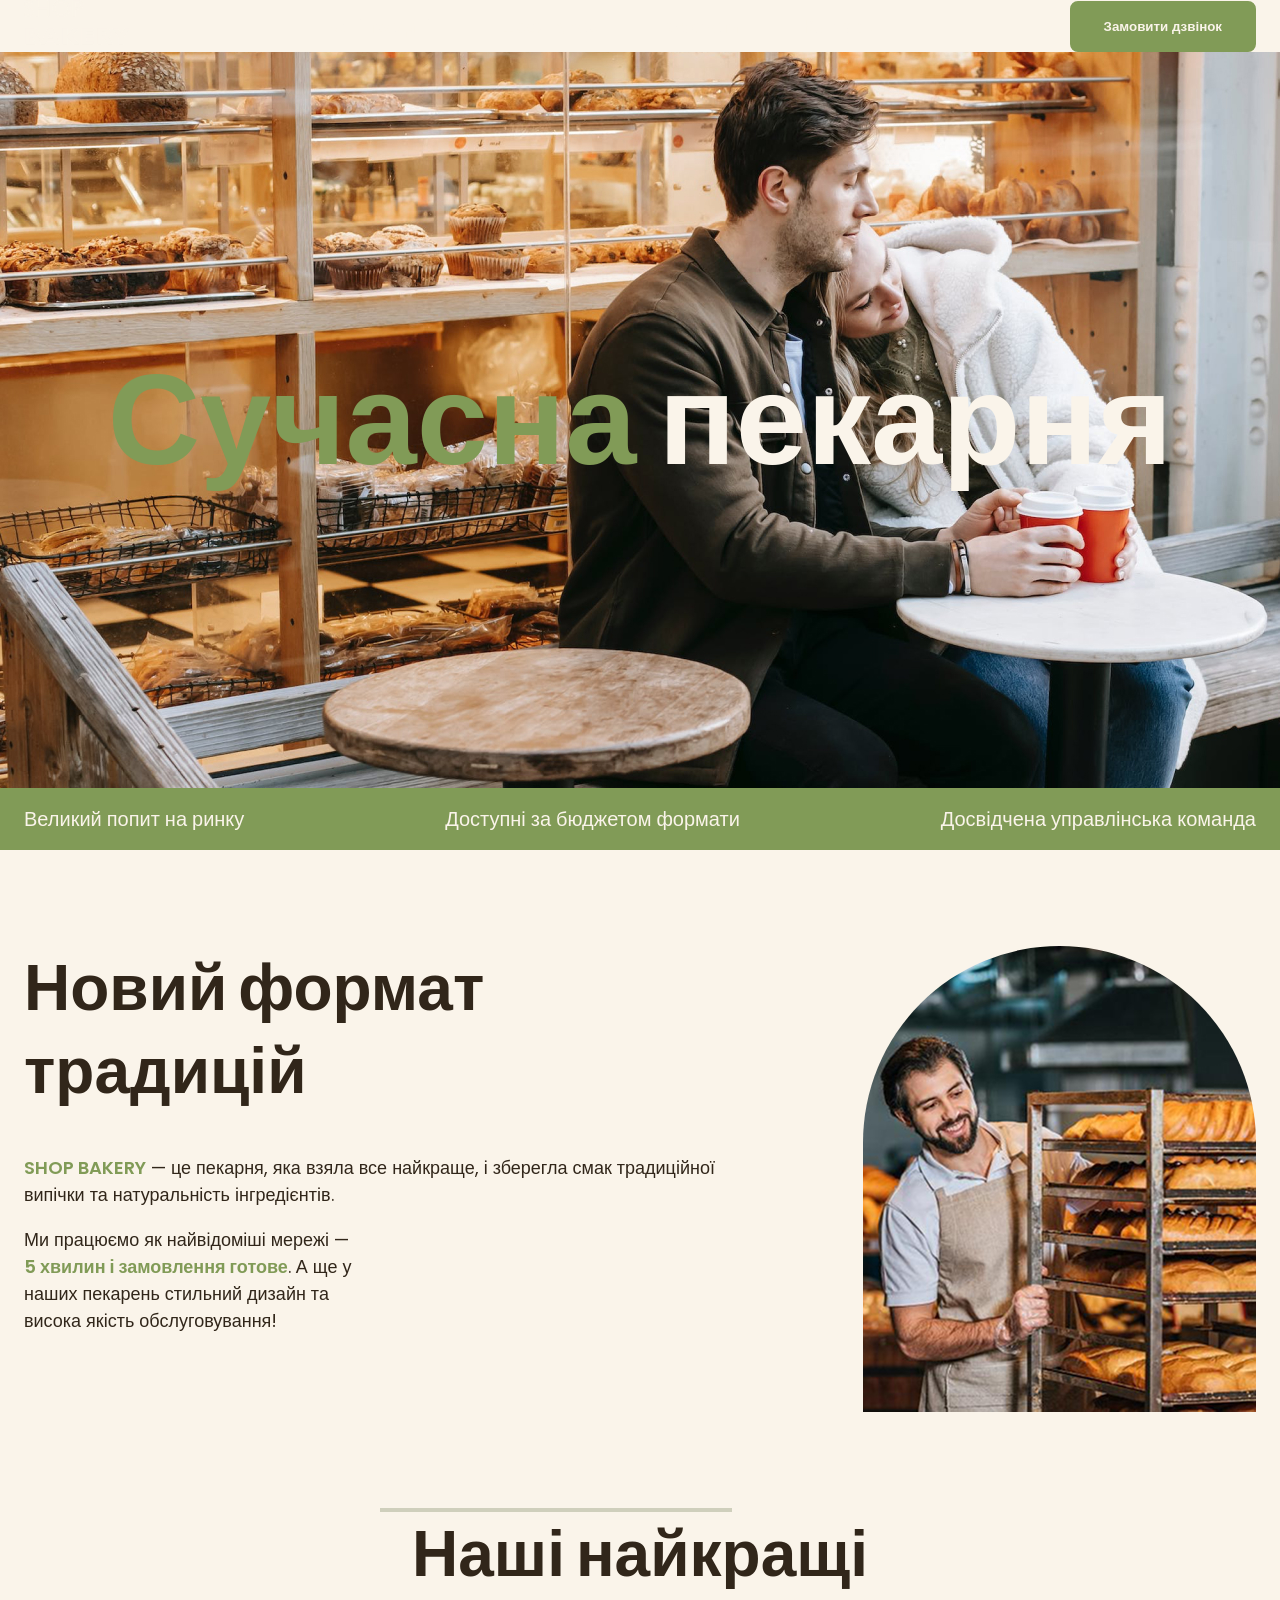
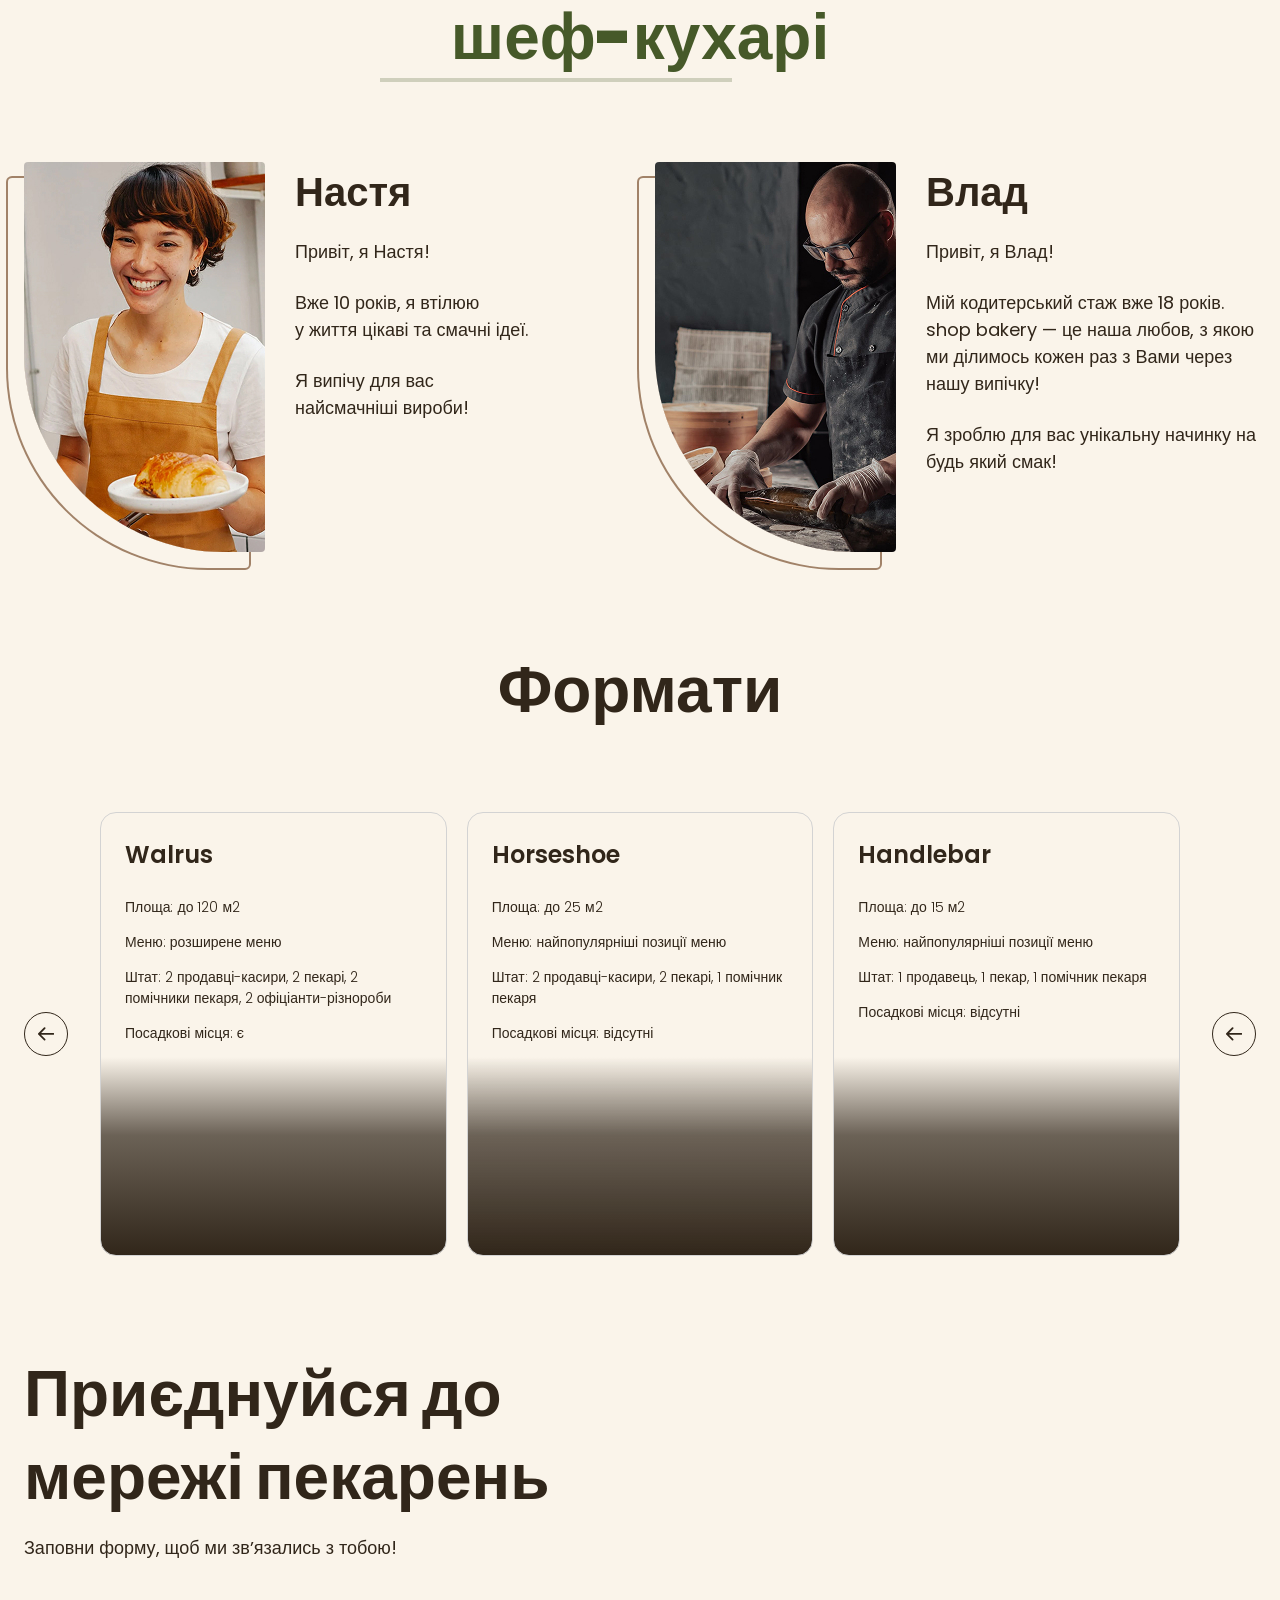
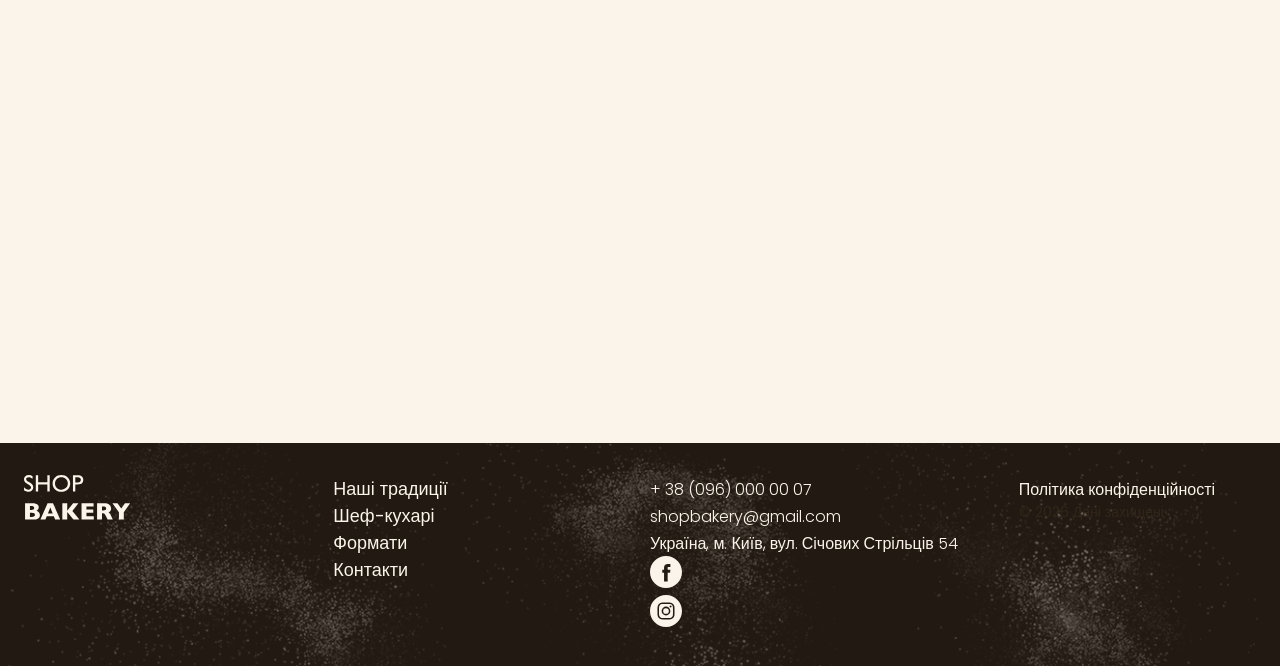
==== commit b12011de: "Update index.html, styles.css, add images, bcgrounds and icons" ====
--- a/index.html
+++ b/index.html
@@ -1,4 +1,4 @@
-<!DOCTYPE html>
+<!doctype html>
 <html lang="uk">
   <head>
     <meta charset="UTF-8" />
@@ -9,20 +9,28 @@
   <body>
     <header>
       <div class="container">
-        <nav>
-          <a href="/">
-            <img src="./images/logo.svg" alt="Логотип сучасної пекарні" />
-          </a>
-          <ul>
-            <li>
-              <a class="link" href="#traditions-section">Наші традиції</a>
-            </li>
-            <li><a class="link" href="#chefs-section">Шеф-кухарі</a></li>
-            <li><a class="link" href="#format-section">Формати</a></li>
-            <li><a class="link" href="#contacts-section">Контакти</a></li>
-          </ul>
-        </nav>
-        <button class="button" type="button">Замовити дзвінок</button>
+        <div class="header-container">
+          <nav class="header-nav">
+            <a href="/">
+              <img src="./images/logo.svg" alt="Логотип сучасної пекарні" />
+            </a>
+            <ul class="header-menu">
+              <li>
+                <a class="link" href="#traditions-section">Наші традиції</a>
+              </li>
+              <li>
+                <a class="link" href="#chefs-section">Шеф-кухарі</a>
+              </li>
+              <li>
+                <a class="link" href="#formats-section">Формати</a>
+              </li>
+              <li>
+                <a class="link" href="#contact-section">Контакти</a>
+              </li>
+            </ul>
+          </nav>
+          <button class="button" type="button">Замовити дзвінок</button>
+        </div>
       </div>
     </header>
     <main>
@@ -45,161 +53,220 @@
       </section>
       <section class="traditions-section section" id="traditions-section">
         <div class="container">
-          <h2 class="traditions-title section-title">Новий формат традицій</h2>
-          <p class="traditions-text">
-            <span lang="en" class="brand uppercase">shop bakery</span> — це
-            пекарня, яка взяла все найкраще, і зберегла смак традиційної випічки
-            та натуральність інгредієнтів.
-          </p>
-          <p class="traditions-text">
-            Ми працюємо як найвідоміші мережі —
-            <span class="brand">5 хвилин і замовлення готове</span>. А ще у
-            наших пекарень стильний дизайн та висока якість обслуговування!
-          </p>
-          <img
-            src="./images/baker-man.jpg"
-            alt="Чоловік пекар дивиться на батони із посмішкою"
-          />
+          <div class="traditions-container">
+            <div class="traditions-content">
+              <h2 class="traditions-title section-title">
+                Новий формат традицій
+              </h2>
+              <p class="traditions-text">
+                <span lang="en" class="brand uppercase">shop bakery</span> — це
+                пекарня, яка взяла все найкраще, і зберегла смак традиційної
+                випічки та натуральність інгредієнтів.
+              </p>
+              <p class="traditions-text limited">
+                Ми працюємо як найвідоміші мережі —
+                <span class="brand">5 хвилин і замовлення готове</span>. А ще у
+                наших пекарень стильний дизайн та висока якість обслуговування!
+              </p>
+            </div>
+            <img
+              class="traditions-photo"
+              src="./images/baker-man.jpg"
+              alt="Чоловік пекар дивиться на батони із посмішкою"
+            />
+          </div>
         </div>
       </section>
       <section class="section" id="chefs-section">
         <div class="container">
-          <h2 class="chefs-title section-title">
+          <h2 class="chefs-title section-title centered">
             Наші найкращі <span class="accent">шеф-кухарі</span>
           </h2>
-          <ul>
-            <li>
-              <article>
-                <h3 class="chef-title">Настя</h3>
-                <p>Привіт, я Настя!</p>
-                <p>Вже 10 років, я свтілюю у життя цікаві та смачні ідеї.</p>
-                <p>Я випічу для вас найсмачніщі вироби!</p>
-              </article>
-            </li>
-            <li>
-              <article>
-                <h3 class="chef-title">Влад</h3>
-                <p>Привіт, я Влад!</p>
-                <p>
-                  Мій кодитерський стаж вже 18 років.
-                  <span lang="en">shop bakery</span> — це наша любов, з якою ми
-                  ділимось кожен раз з Вами через нашу випічку!
-                </p>
-                <p>Я зроблю для вас унікальну начинку на будь який смак!</p>
-              </article>
-            </li>
-          </ul>
-        </div>
-      </section>
-      <section class="section" id="format-section">
-        <div class="container">
-          <h2 class="formats-title section-title">Формати</h2>
-          <ul>
-            <li>
-              <article>
-                <h3 class="format-title" lang="en">Walrus</h3>
-                <div class="format-text">
-                  <p>Площа: до 120 м2</p>
-                  <p>Меню: розширене меню</p>
-                  <p>
-                    Штат: 2 продавці-касири, 2 пекарі, 2 помічники пекаря, 2
-                    офіціанти-різнороби
-                  </p>
-                  <p>Посадкові місця: є</p>
+          <ul class="chefs-list">
+            <li class="chefs-item">
+              <article class="chef-card">
+                <img
+                  class="chef-photo"
+                  src="./images/nastya-chef.jpg"
+                  alt="Nastya chef"
+                />
+                <div>
+                  <h3 class="chef-title">Настя</h3>
+                  <div class="chef-text">
+                    <p>Привіт, я Настя!</p>
+                    <p>
+                      Вже 10 років, я втілюю<br />
+                      у життя цікаві та смачні ідеї.
+                    </p>
+                    <p>
+                      Я випічу для вас<br />
+                      найсмачніші вироби!
+                    </p>
+                  </div>
                 </div>
               </article>
             </li>
-            <li>
-              <article>
-                <h3 class="format-title" lang="en">Horseshoe</h3>
-                <div class="format-text">
-                  <p>Площа: до 25 м2</p>
-                  <p>Меню: найпопулярніші позиції меню</p>
-                  <p>Штат: 2 продавці-касири, 2 пекарі, 1 помічник пекаря</p>
-                  <p>Посадкові місця: відсутні</p>
-                </div>
-              </article>
-            </li>
-            <li>
-              <article>
-                <h3 class="format-title" lang="en">Handlebar</h3>
-                <div class="format-text">
-                  <p>Площа: до 15 м2</p>
-                  <p>Меню: найпопулярніші позиції меню</p>
-                  <p>Штат: 1 продавець, 1 пекар, 1 помічник пекаря</p>
-                  <p>Посадкові місця: відсутні</p>
+            <li class="chefs-item">
+              <article class="chef-card">
+                <img
+                  class="chef-photo"
+                  src="./images/vlad-chef.jpg"
+                  alt="Vlad chef"
+                />
+                <div>
+                  <h3 class="chef-title">Влад</h3>
+                  <div class="chef-text">
+                    <p>Привіт, я Влад!</p>
+                    <p>
+                      Мій кодитерський стаж вже 18 років.
+                      <span lang="en">shop bakery</span> — це наша любов, з якою
+                      ми ділимось кожен раз з Вами через нашу випічку!
+                    </p>
+                    <p>Я зроблю для вас унікальну начинку на будь який смак!</p>
+                  </div>
                 </div>
               </article>
             </li>
           </ul>
         </div>
       </section>
-      <section class="section" id="contacts-section">
-        <div class="container">
-          <h2 class="contacts-title section-title">
-            Приєднуйся до мережі пекарень
-          </h2>
-          <p>Заповни форму, щоб ми звʼязались з тобою!</p>
-          <iframe
-            src="https://www.google.com/maps/embed?pb=!1m18!1m12!1m3!1d4272.012826293761!2d30.486785007460433!3d50.456856461880385!2m3!1f0!2f0!3f0!3m2!1i1024!2i768!4f13.1!3m3!1m2!1s0x40d4ce637c006b2d%3A0xaf86385f19996ff0!2z0LLRg9C70LjRhtGPINCh0ZbRh9C-0LLQuNGFINCh0YLRgNGW0LvRjNGG0ZbQsiwgNTQsINCa0LjRl9CyLCAwMjAwMA!5e0!3m2!1suk!2sua!4v1761742830677!5m2!1suk!2sua"
-            width="603"
-            height="595"
-            allowfullscreen=""
-            loading="lazy"
-            referrerpolicy="no-referrer-when-downgrade"
-          ></iframe>
+      <section class="section" id="formats-section">
+        <div class="container">
+          <h2 class="formats-title section-title centered">Формати</h2>
+          <div class="formats-container">
+            <button class="carousel-button" type="button">
+              <svg width="16" height="16">
+                <use href="./images/icons.svg#icon-arrow"></use>
+              </svg>
+            </button>
+            <ul class="formats-list">
+              <li class="formats-item">
+                <article class="format-card">
+                  <h3 class="format-title" lang="en">Walrus</h3>
+                  <div class="format-text">
+                    <p>Площа: до 120 м2</p>
+                    <p>Меню: розширене меню</p>
+                    <p>
+                      Штат: 2 продавці-касири, 2 пекарі, 2 помічники пекаря, 2
+                      офіціанти-різнороби
+                    </p>
+                    <p>Посадкові місця: є</p>
+                  </div>
+                </article>
+              </li>
+              <li class="formats-item">
+                <article class="format-card">
+                  <h3 class="format-title" lang="en">Horseshoe</h3>
+                  <div class="format-text">
+                    <p>Площа: до 25 м2</p>
+                    <p>Меню: найпопулярніші позиції меню</p>
+                    <p>Штат: 2 продавці-касири, 2 пекарі, 1 помічник пекаря</p>
+                    <p>Посадкові місця: відсутні</p>
+                  </div>
+                </article>
+              </li>
+              <li class="formats-item">
+                <article class="format-card">
+                  <h3 class="format-title" lang="en">Handlebar</h3>
+                  <div class="format-text">
+                    <p>Площа: до 15 м2</p>
+                    <p>Меню: найпопулярніші позиції меню</p>
+                    <p>Штат: 1 продавець, 1 пекар, 1 помічник пекаря</p>
+                    <p>Посадкові місця: відсутні</p>
+                  </div>
+                </article>
+              </li>
+            </ul>
+            <button class="carousel-button" type="button">
+              <svg width="16" height="16">
+                <use href="./images/icons.svg#icon-arrow"></use>
+              </svg>
+            </button>
+          </div>
+        </div>
+      </section>
+      <section class="contact-section section" id="contact-section">
+        <div class="container">
+          <div class="contact-container">
+            <div class="contact-form">
+              <h2 class="contact-title section-title">
+                Приєднуйся до мережі пекарень
+              </h2>
+              <p>Заповни форму, щоб ми звʼязались з тобою!</p>
+              <!-- form -->
+            </div>
+            <iframe
+              class="contact-map"
+              src="https://www.google.com/maps/embed?pb=!1m18!1m12!1m3!1d4272.012826293761!2d30.486785007460433!3d50.456856461880385!2m3!1f0!2f0!3f0!3m2!1i1024!2i768!4f13.1!3m3!1m2!1s0x40d4ce637c006b2d%3A0xaf86385f19996ff0!2z0LLRg9C70LjRhtGPINCh0ZbRh9C-0LLQuNGFINCh0YLRgNGW0LvRjNGG0ZbQsiwgNTQsINCa0LjRl9CyLCAwMjAwMA!5e0!3m2!1suk!2sua!4v1761742830677!5m2!1suk!2sua"
+              width="603"
+              height="595"
+              allowfullscreen=""
+              loading="lazy"
+              referrerpolicy="no-referrer-when-downgrade"
+            ></iframe>
+          </div>
         </div>
       </section>
     </main>
-    <footer>
+    <footer class="footer">
       <div class="container">
-        <nav>
-          <a href="#" target="_blank">
-            <img src="./images/logo.svg" alt="Логотип сучасної пекарні" />
-          </a>
-          <ul>
-            <li><a class="link" href="#">Наші традиції</a></li>
-            <li><a class="link" href="#">Шеф-кухарі</a></li>
-            <li><a class="link" href="#">Формати</a></li>
-            <li><a class="link" href="#">Контакти</a></li>
-          </ul>
-        </nav>
-        <address>
-          <ul>
-            <li>
-              <a class="address-link" href="tel:+380960000007"
-                >+ 38 (096) 000 00 07</a
+        <div class="footer-container">
+          <nav class="footer-nav">
+            <div class="footer-logo">
+              <a href="#" target="_blank">
+                <img src="./images/logo.svg" alt="Логотип сучасної пекарні" />
+              </a>
+            </div>
+            <ul class="footer-menu">
+              <li><a class="link" href="#">Наші традиції</a></li>
+              <li><a class="link" href="#">Шеф-кухарі</a></li>
+              <li><a class="link" href="#">Формати</a></li>
+              <li><a class="link" href="#">Контакти</a></li>
+            </ul>
+          </nav>
+          <address class="footer-address">
+            <ul class="address-list">
+              <li>
+                <a class="address-link" href="tel:+380960000007"
+                  >+ 38 (096) 000 00 07</a
+                >
+              </li>
+              <li>
+                <a class="address-link" href="mailto:shopbakery@gmail.com"
+                  >shopbakery@gmail.com</a
+                >
+              </li>
+              <li>
+                <a
+                  class="address-link"
+                  href="https://maps.app.goo.gl/cjjB3eA7xdgPSQeA9"
+                  target="_blank"
+                  >Україна, м. Київ, вул. Січових Стрільців 54</a
+                >
+              </li>
+              <li>
+                <a href="#">
+                  <svg class="address-icon" width="32" height="32">
+                    <use href="./images/icons.svg#icon-facebook"></use>
+                  </svg>
+                </a>
+              </li>
+              <li>
+                <a href="#">
+                  <svg class="address-icon" width="32" height="32">
+                    <use href="./images/icons.svg#icon-instagram"></use>
+                  </svg>
+                </a>
+              </li>
+            </ul>
+            <div class="address-info">
+              <a class="address-link" href="#" target="_blank"
+                >Політика конфіденційності</a
               >
-            </li>
-            <li>
-              <a class="address-link" href="mailto:shopbakery@gmail.com"
-                >shopbakery@gmail.com</a
-              >
-            </li>
-            <li>
-              <a
-                class="address-link"
-                href="https://maps.app.goo.gl/cjjB3eA7xdgPSQeA9"
-                target="_blank"
-                >Україна, м. Київ, вул. Січових Стрільців 54</a
-              >
-            </li>
-            <li>
-              <a href="#">
-                <!-- facebook icon -->
-              </a>
-            </li>
-            <li>
-              <a href="#">
-                <!-- instagram icon -->
-              </a>
-            </li>
-          </ul>
-          <a class="address-link" href="#" target="_blank"
-            >Політика конфіденційності</a
-          >
-          <p class="address-copyright">&copy; 2022 Дані захищені</p>
-        </address>
+              <p class="address-copyright">&copy; 2026 Дані захищені</p>
+            </div>
+          </address>
+        </div>
       </div>
     </footer>
   </body>
--- a/css/styles.css
+++ b/css/styles.css
@@ -1,7 +1,3 @@
-* {
-  box-sizing: border-box;
-}
-
 @font-face {
   font-display: swap;
   font-family: "Poppins";
@@ -33,13 +29,22 @@
 :root {
   --color-primary-dark: #31261a;
   --color-primary-light: #faf4ea;
-  --color-brand-light: #819b57;
+  --color-secondary-dark: #a18268;
+  --color-brand-normal: #819b57;
   --color-brand-dark: #465929;
+  --color-brand-light: #cfcfbc;
+}
+
+*,
+*::before,
+*::after {
+  box-sizing: border-box;
 }
 
 /* Base */
 body {
   color: var(--color-primary-dark);
+  background-color: var(--color-primary-light);
   font-family: "Poppins", sans-serif;
   font-size: 18px;
   font-weight: 400;
@@ -57,11 +62,17 @@
   margin-top: 0;
 }
 
+a {
+  display: inline-block;
+}
+
 address {
   font-style: normal;
 }
 
 ul {
+  margin: 0;
+  padding: 0;
   list-style: none;
 }
 
@@ -90,15 +101,15 @@
   padding: 16px 32px;
   color: var(--color-primary-light);
   font-weight: 600;
-  background-color: var(--color-brand-light);
-  border: 2px solid var(--color-brand-light);
+  background-color: var(--color-brand-normal);
+  border: 2px solid var(--color-brand-normal);
   border-radius: 8px;
 }
 
 .button:hover {
   color: var(--color-brand-dark);
   background-color: transparent;
-  border: 2px solid var(--color-brand-light);
+  border: 2px solid var(--color-brand-normal);
   border-radius: 8px;
 }
 
@@ -110,13 +121,37 @@
 }
 
 .link:hover {
-  color: var(--color-brand-light);
-  font-weight: 600;
+  color: var(--color-brand-normal);
+}
+
+/* Header */
+.header-container {
+  display: flex;
+  align-items: center;
+  gap: 40px;
+}
+
+.header-nav {
+  display: flex;
+  align-items: center;
+  flex-grow: 1;
+  gap: 40px;
+}
+
+.header-menu {
+  display: flex;
+  gap: 64px;
+  flex-grow: 1;
+  justify-content: center;
 }
 
 /* Hero section */
 .hero-section {
   padding: 272px 0;
+  background-image: url("../images/hero-section-background.jpg");
+  background-repeat: no-repeat;
+  background-position: center top;
+  background-size: cover;
 }
 
 .hero-title {
@@ -128,16 +163,23 @@
 }
 
 .hero-title .accent {
-  color: var(--color-brand-light);
+  color: var(--color-brand-normal);
 }
 
 /* Advantages section */
+.advantages-section {
+  padding: 16px 0;
+  background-color: var(--color-brand-normal);
+}
+
 .advantages-list {
+  display: flex;
+  justify-content: space-between;
+  gap: 40px;
+}
+
+.advantages-item {
   color: var(--color-primary-light);
-  background-color: var(--color-brand-light);
-}
-
-.advantages-item {
   font-size: 20px;
   font-weight: 300px;
 }
@@ -148,23 +190,35 @@
   line-height: 1.3;
 }
 
+.section-title.centered {
+  text-align: center;
+}
+
 .section-title .accent {
   color: var(--color-brand-dark);
 }
-
-/* Advantages section */
 
 /* Traditions section */
 .traditions-section {
   padding-top: 96px;
 }
 
+.traditions-container {
+  display: flex;
+  justify-content: space-between;
+  gap: 40px;
+}
+
+.traditions-content {
+  max-width: 710px;
+}
+
 .traditions-title {
   margin-bottom: 42px;
 }
 
 .traditions-text .brand {
-  color: var(--color-brand-light);
+  color: var(--color-brand-normal);
   font-weight: 600;
 }
 
@@ -172,18 +226,95 @@
   text-transform: uppercase;
 }
 
+.traditions-text.limited {
+  max-width: 340px;
+}
+
+.traditions-photo {
+  border-radius: 400px 400px 0 0;
+  /* top-left | top-right | bottom-right | bottom-left */
+}
+
 /* Chefs section */
 .chefs-title {
-  margin-bottom: 80px;
+  max-width: 520px;
+  margin: 0 auto 80px;
+}
+
+.chefs-title::before,
+.chefs-title::after {
+  display: block;
+  width: 352px;
+  border: 2px solid var(--color-brand-light);
+  content: "";
+}
+
+.chefs-list {
+  display: flex;
+  flex-wrap: wrap;
+  gap: 40px 30px;
+}
+
+.chefs-item {
+  flex-basis: calc((100% - 30px) / 2);
+}
+
+.chef-card {
+  display: flex;
+  gap: 30px;
+}
+
+.chef-photo {
+  border-radius: 4px 4px 4px 200px;
+  box-shadow:
+    -16px 16px 0 0 var(--color-primary-light),
+    -16px 16px 0 2px var(--color-secondary-dark);
 }
 
 .chef-title {
+  margin-bottom: 16px;
   font-size: 40px;
   font-weight: 600;
-  margin-bottom: 16px;
-}
-
-/* Format section */
+}
+
+.chef-text p {
+  margin-bottom: 24px;
+}
+
+.chef-text p:last-child {
+  margin-bottom: 0px;
+}
+
+/* Formats section */
+.formats-container {
+  display: flex;
+  align-items: center;
+  gap: 32px;
+}
+
+.formats-list {
+  display: flex;
+  flex-wrap: wrap;
+  gap: 20px;
+}
+
+.formats-item {
+  flex-basis: calc((100% - 40px) / 3);
+}
+
+.format-card {
+  height: 444px;
+  background-image: linear-gradient(
+    180deg,
+    rgba(49, 38, 26, 0) 55.21%,
+    rgba(49, 38, 26, 0.71) 72.92%,
+    var(--color-primary-dark) 100%
+  );
+  padding: 24px;
+  border: 1px solid lightgray; /*remove*/
+  border-radius: 16px;
+}
+
 .formats-title {
   margin-bottom: 80px;
 }
@@ -198,12 +329,75 @@
   font-weight: 300;
 }
 
-/* Contacts section */
-.contacts-title {
+/* Carousel */
+
+.carousel-button {
+  display: flex;
+  align-items: center;
+  justify-content: center;
+  flex-shrink: 0;
+  width: 44px;
+  height: 44px;
+  padding: 0;
+  fill: var(--color-primary-dark);
+  background-color: transparent;
+  border-radius: 50%;
+  border: 1px solid var(--color-primary-dark);
+  cursor: pointer;
+}
+
+.carousel-button:hover {
+  background-color: var(--color-primary-dark);
+  fill: var(--color-primary-light);
+}
+
+/* Contact section */
+.contact-section {
+  padding-bottom: 96px;
+}
+
+.contact-container {
+  display: flex;
+  gap: 32px;
+}
+
+.contact-title {
   margin-bottom: 16px;
 }
 
+.contact-map {
+  flex-shrink: 0;
+  border-radius: 16px;
+  border: none;
+}
+
 /* Footer */
+.footer {
+  padding: 32px 0;
+}
+
+.footer-container {
+  display: flex;
+  gap: 20px;
+}
+
+.footer-nav,
+.footer-address {
+  display: flex;
+  flex-basis: 50%;
+  gap: 20px;
+}
+
+.footer-logo,
+.footer-menu {
+  flex-grow: 1;
+}
+
+.address-list,
+.address-info {
+  flex-grow: 1;
+}
+
 .address-link {
   color: var(--color-primary-light);
   font-size: 16px;
@@ -212,9 +406,25 @@
 }
 
 .address-link:hover {
-  color: var(--color-brand-light);
+  color: var(--color-brand-normal);
+}
+
+.address-icon {
+  fill: var(--color-primary-light);
+}
+
+.address-icon:hover {
+  fill: var(--color-brand-normal);
 }
 
 .address-copyright {
   font-size: 14px;
 }
+
+.footer {
+  background-image: url("../images/footer-background.png");
+  background-color: var(--color-primary-dark);
+  background-repeat: no-repeat;
+  background-size: cover;
+  background-position: center;
+}
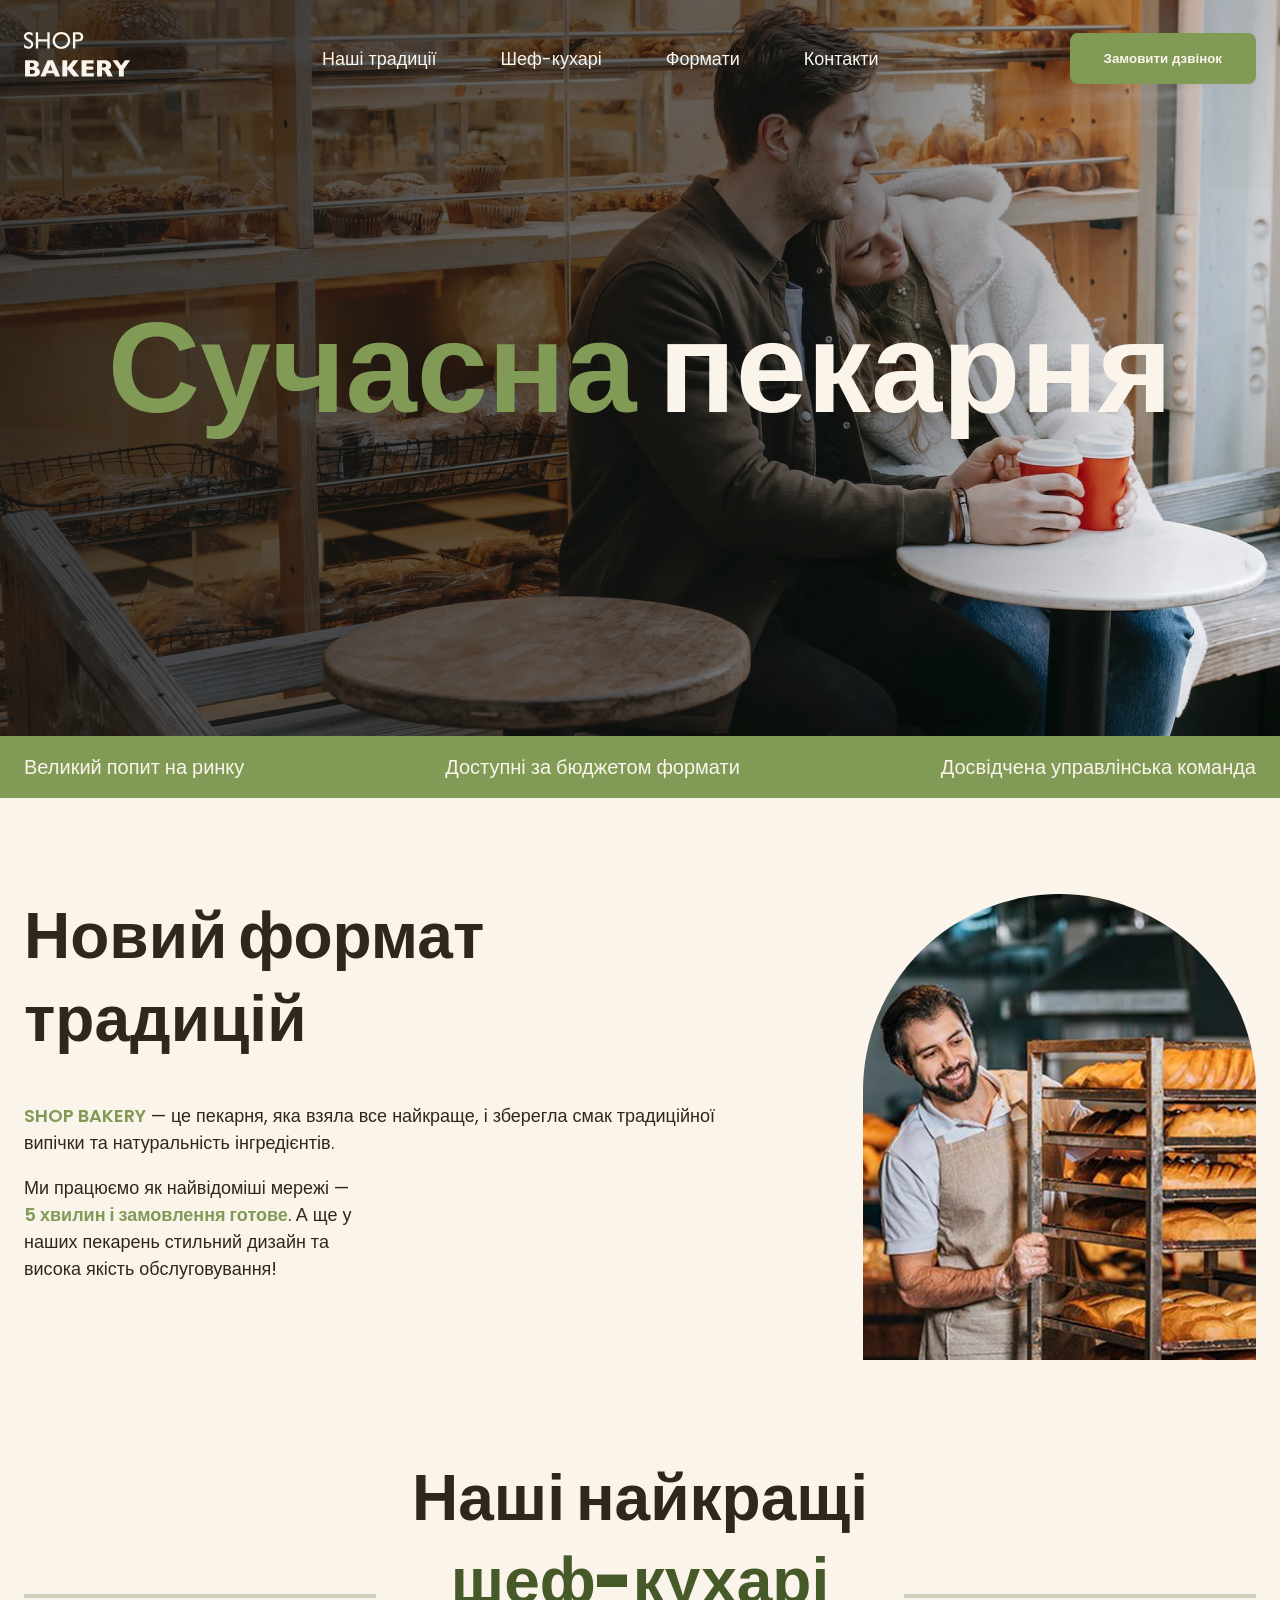
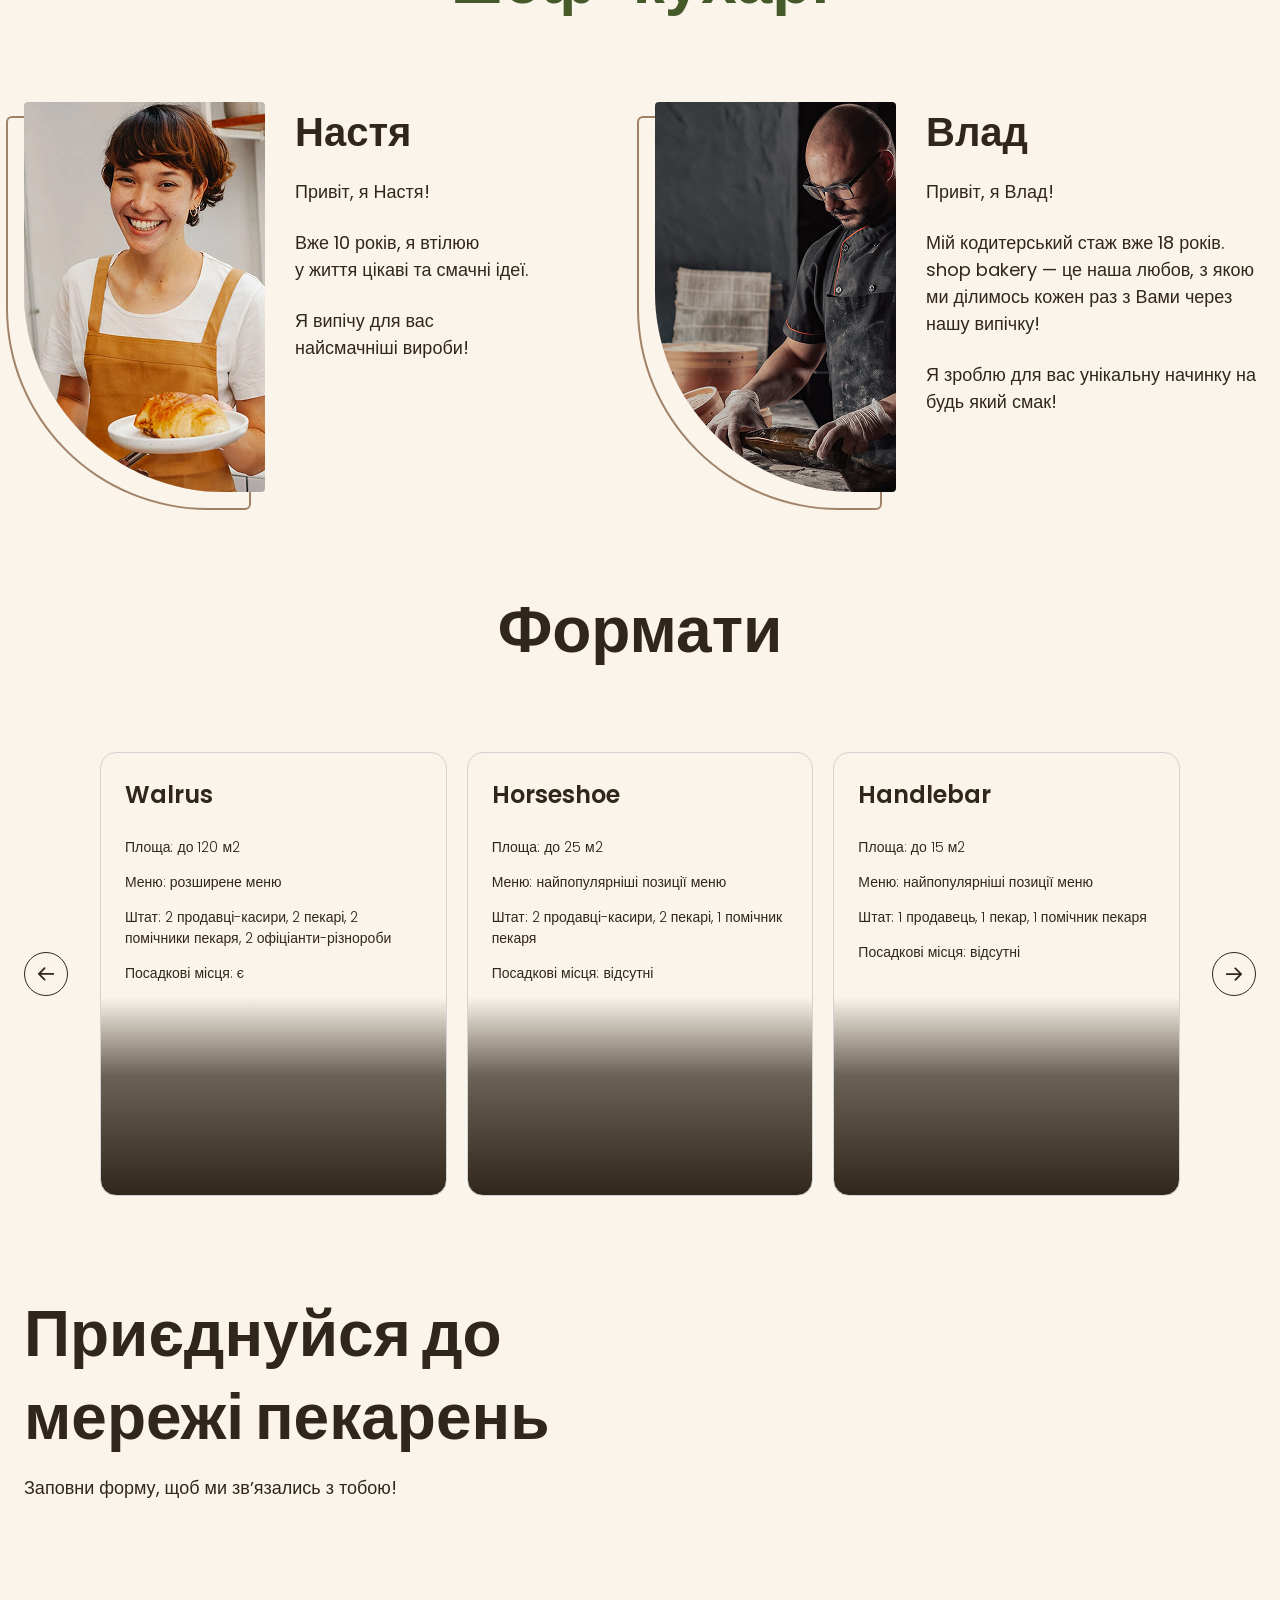
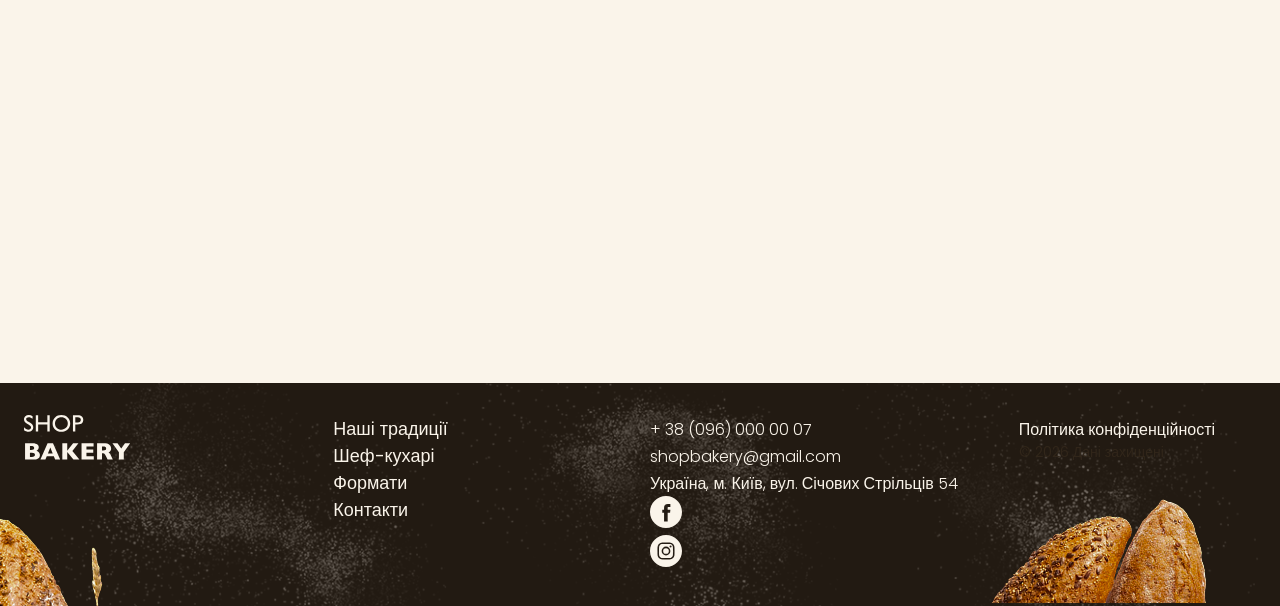
==== commit de1b9bae: "Add modal button, animations, add modal.js file" ====
--- a/index.html
+++ b/index.html
@@ -7,7 +7,7 @@
     <link rel="stylesheet" href="css/styles.css" />
   </head>
   <body>
-    <header>
+    <header class="header">
       <div class="container">
         <div class="header-container">
           <nav class="header-nav">
@@ -29,7 +29,9 @@
               </li>
             </ul>
           </nav>
-          <button class="button" type="button">Замовити дзвінок</button>
+          <button class="button modal-btn-open" type="button">
+            Замовити дзвінок
+          </button>
         </div>
       </div>
     </header>
@@ -80,7 +82,8 @@
       <section class="section" id="chefs-section">
         <div class="container">
           <h2 class="chefs-title section-title centered">
-            Наші найкращі <span class="accent">шеф-кухарі</span>
+            Наші найкращі<br />
+            <span class="accent">шеф-кухарі</span>
           </h2>
           <ul class="chefs-list">
             <li class="chefs-item">
@@ -177,7 +180,7 @@
                 </article>
               </li>
             </ul>
-            <button class="carousel-button" type="button">
+            <button class="carousel-button next" type="button">
               <svg width="16" height="16">
                 <use href="./images/icons.svg#icon-arrow"></use>
               </svg>
@@ -269,5 +272,13 @@
         </div>
       </div>
     </footer>
+
+    <div class="backdrop is-hidden">
+      <div class="modal">
+        <button class="modal-btn-close" type="button">Close</button>
+      </div>
+    </div>
+
+    <script src="./js/modal.js"></script>
   </body>
 </html>
--- a/css/styles.css
+++ b/css/styles.css
@@ -116,8 +116,9 @@
 /* Link */
 .link {
   color: var(--color-primary-light);
-  line-height: 1.5;
+  /* line-height: 1.5; */
   text-decoration: none;
+  transition: color 0.3s;
 }
 
 .link:hover {
@@ -125,6 +126,14 @@
 }
 
 /* Header */
+.header {
+  position: absolute;
+  top: 0;
+  left: 0;
+  width: 100%;
+  padding-top: 32px;
+}
+
 .header-container {
   display: flex;
   align-items: center;
@@ -148,7 +157,14 @@
 /* Hero section */
 .hero-section {
   padding: 272px 0;
-  background-image: url("../images/hero-section-background.jpg");
+  background-image:
+    linear-gradient(
+      102.76deg,
+      rgba(18, 18, 17, 0.78) 2.03%,
+      rgba(18, 18, 17, 0.6) 58.46%,
+      rgba(18, 18, 17, 0) 90.36%
+    ),
+    url("../images/hero-section-background.jpg");
   background-repeat: no-repeat;
   background-position: center top;
   background-size: cover;
@@ -237,16 +253,25 @@
 
 /* Chefs section */
 .chefs-title {
-  max-width: 520px;
+  position: relative;
   margin: 0 auto 80px;
 }
 
 .chefs-title::before,
 .chefs-title::after {
-  display: block;
+  position: absolute;
+  bottom: 24px;
   width: 352px;
   border: 2px solid var(--color-brand-light);
   content: "";
+}
+
+.chefs-title::before {
+  left: 0;
+}
+
+.chefs-title::after {
+  right: 0;
 }
 
 .chefs-list {
@@ -313,6 +338,11 @@
   padding: 24px;
   border: 1px solid lightgray; /*remove*/
   border-radius: 16px;
+  transition: transform 0.3s;
+}
+
+.format-card:hover {
+  transform: scale(1.05);
 }
 
 .formats-title {
@@ -346,6 +376,10 @@
   cursor: pointer;
 }
 
+.carousel-button.next {
+  transform: rotate(180deg);
+}
+
 .carousel-button:hover {
   background-color: var(--color-primary-dark);
   fill: var(--color-primary-light);
@@ -374,6 +408,34 @@
 /* Footer */
 .footer {
   padding: 32px 0;
+  position: relative;
+  background-image: url("../images/footer-background.png");
+  background-color: var(--color-primary-dark);
+  background-repeat: no-repeat;
+  background-size: cover;
+  background-position: center;
+}
+
+.footer::before,
+.footer::after {
+  position: absolute;
+  bottom: 0;
+  background-repeat: no-repeat;
+  content: "";
+}
+
+.footer::before {
+  width: 180px;
+  height: 120px;
+  left: 0;
+  background-image: url("../images/decor-bread-small.png");
+}
+
+.footer::after {
+  width: 380px;
+  height: 190px;
+  right: 0;
+  background-image: url("../images/decor-bread-large.png");
 }
 
 .footer-container {
@@ -421,10 +483,41 @@
   font-size: 14px;
 }
 
-.footer {
-  background-image: url("../images/footer-background.png");
-  background-color: var(--color-primary-dark);
-  background-repeat: no-repeat;
-  background-size: cover;
-  background-position: center;
-}
+/* Modal */
+.backdrop {
+  position: fixed;
+  top: 0;
+  left: 0;
+  right: 0;
+  bottom: 0;
+  display: flex;
+  align-items: center;
+  justify-content: center;
+  padding: 20px 0;
+  background-color: rgba(0, 0, 0, 0.5);
+  transition:
+    opacity 0.3s,
+    visibility 0.3s;
+}
+
+.backdrop.is-hidden {
+  opacity: 0;
+  visibility: hidden;
+  pointer-events: none;
+}
+
+.modal {
+  position: relative;
+  width: 100%;
+  max-width: 880px;
+  height: 100%;
+  max-height: 880px;
+  background-color: var(--color-primary-light);
+  border-radius: 32px;
+}
+
+.modal-btn-close {
+  position: absolute;
+  top: 40px;
+  right: 40px;
+}
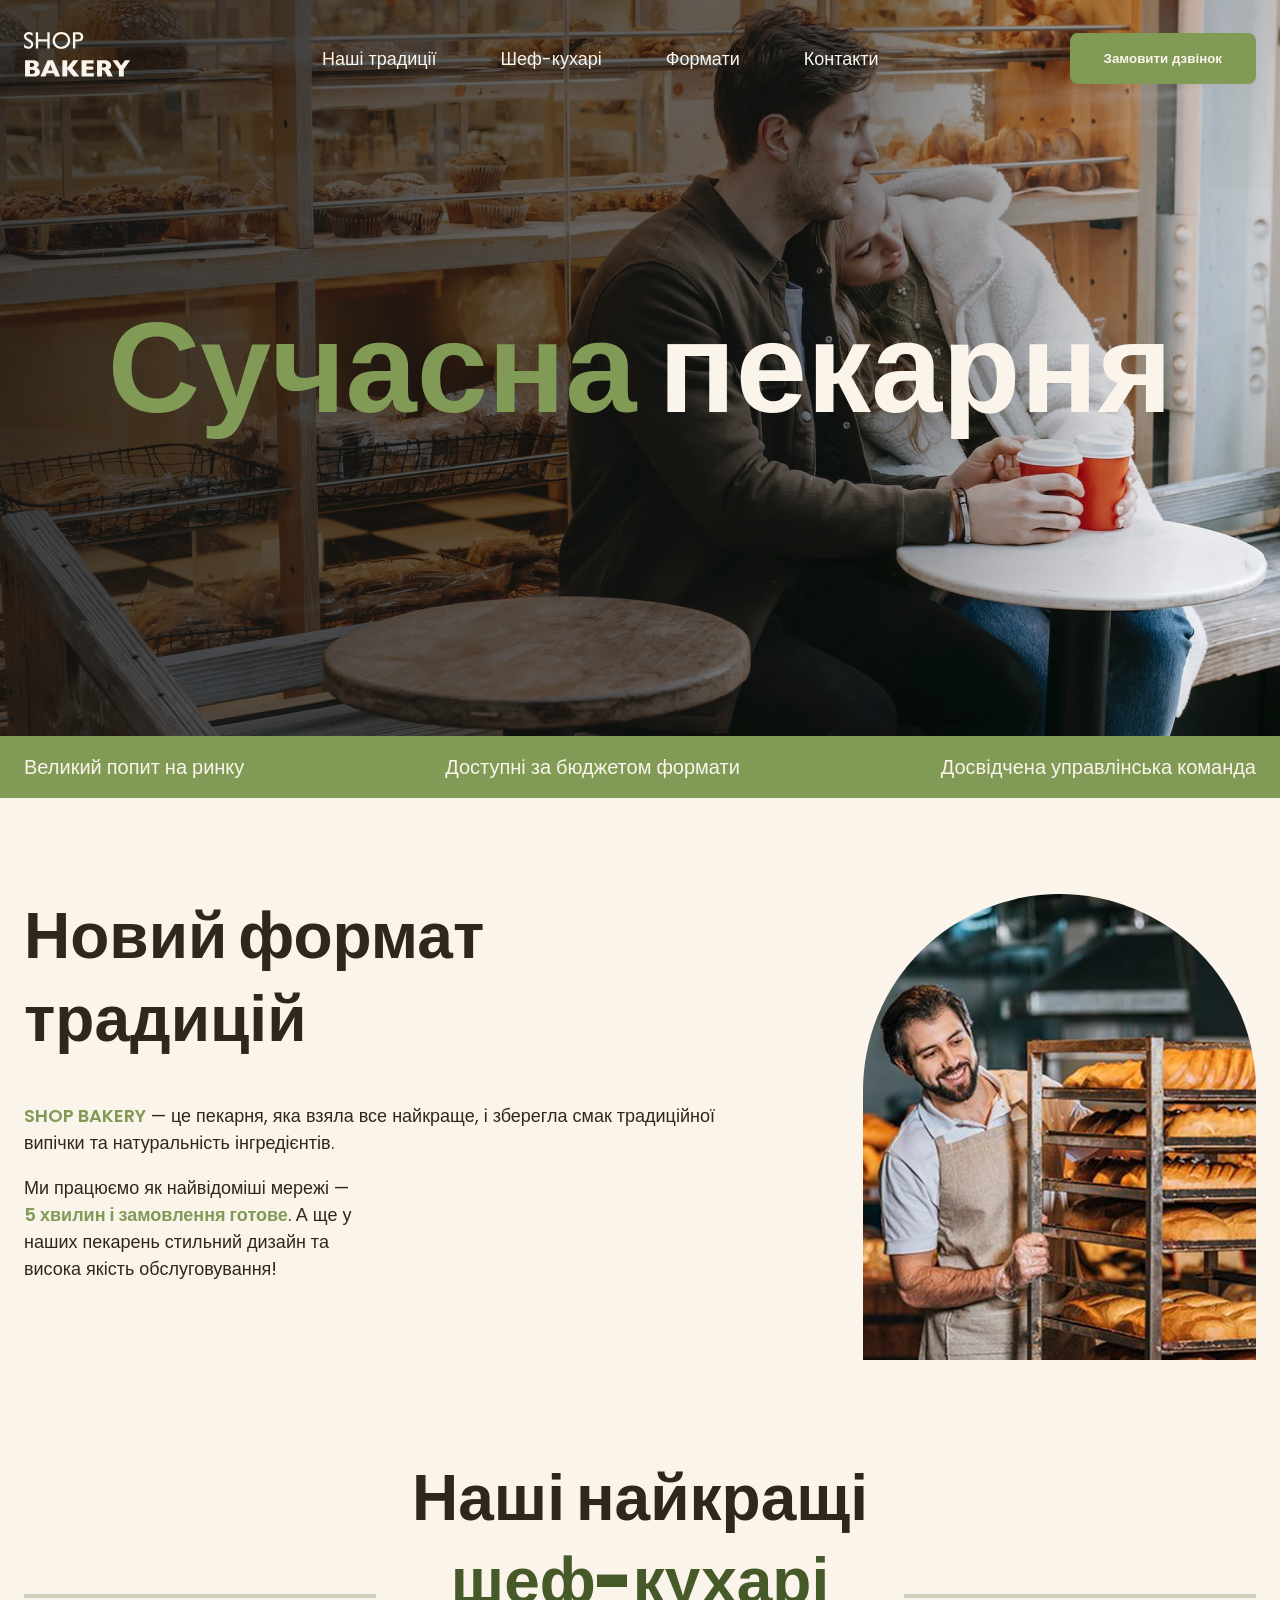
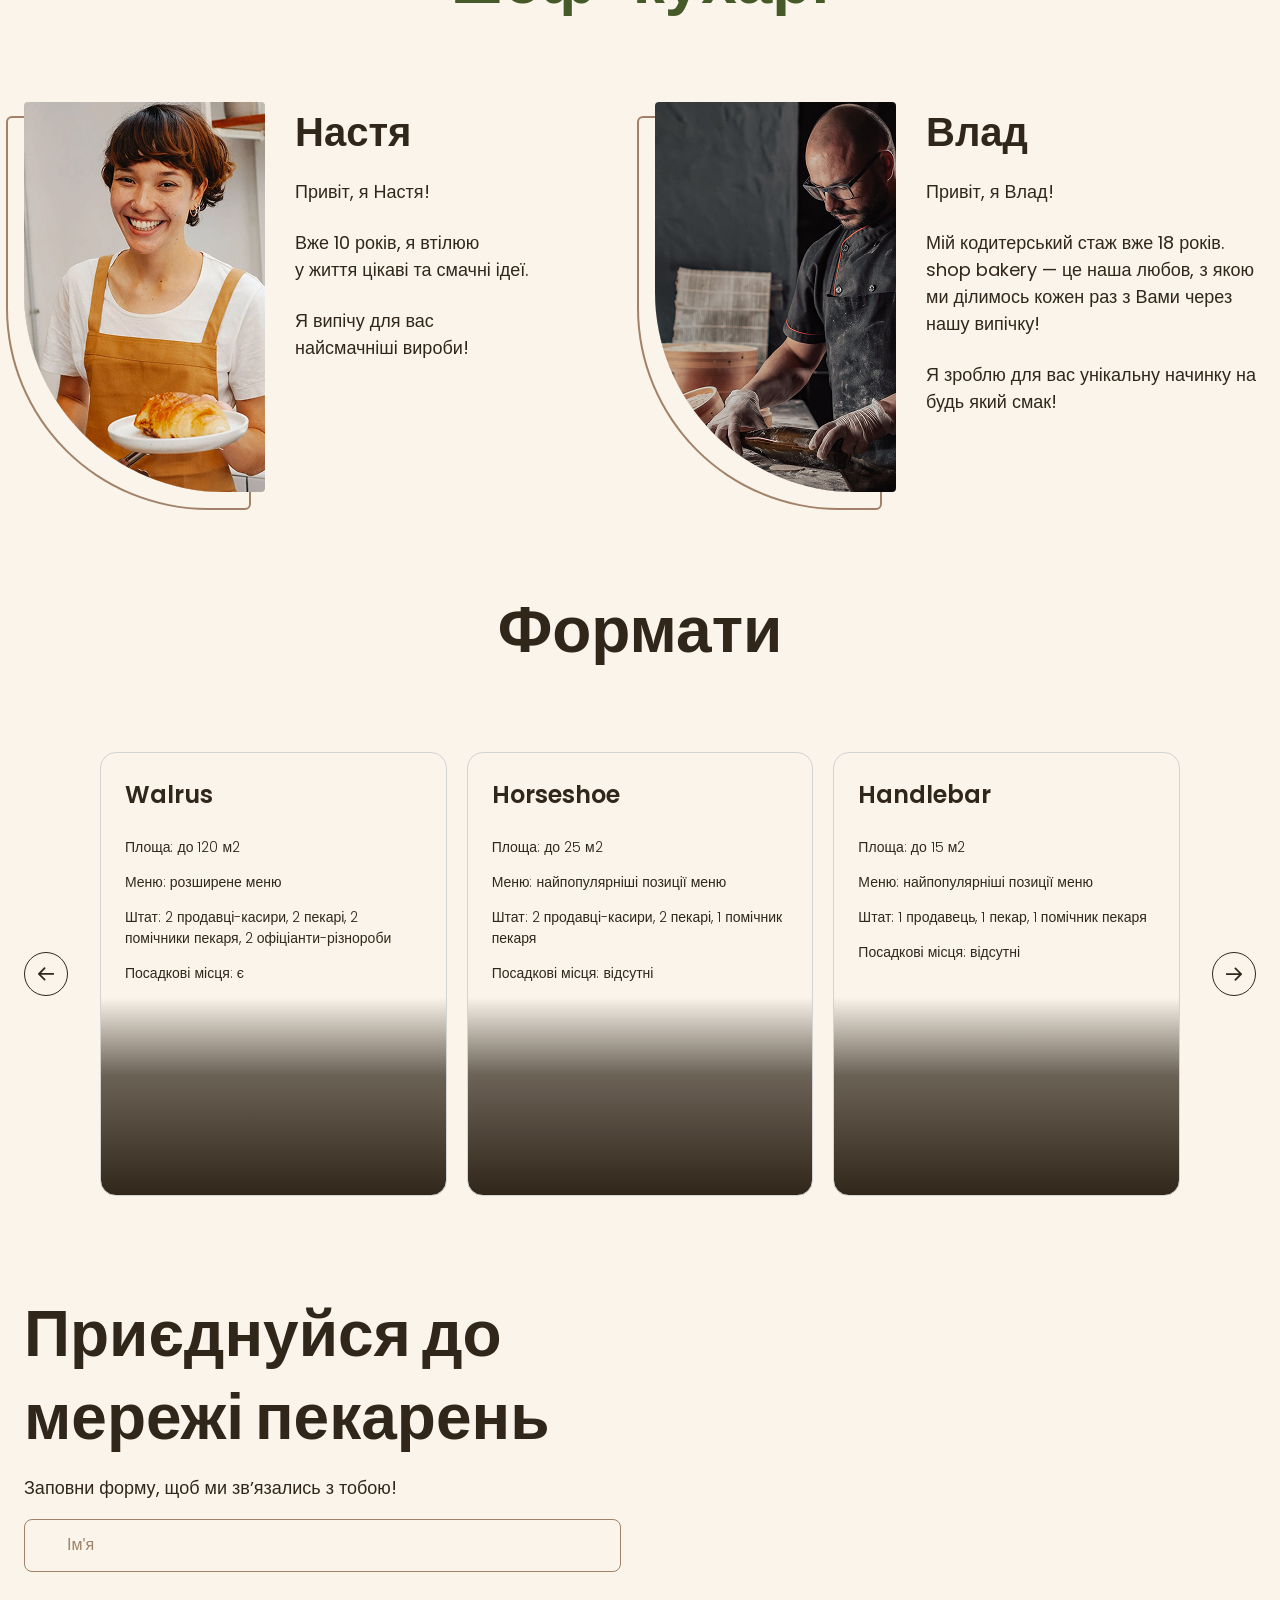
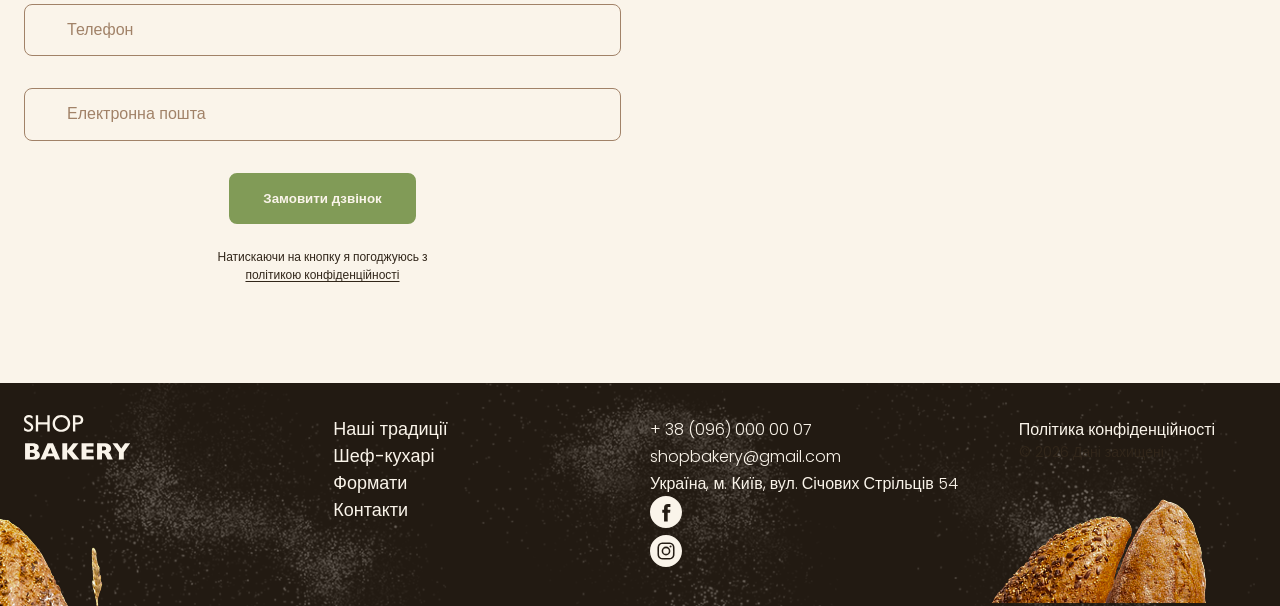
==== commit c0bac8ac: "Commit after reinstall" ====
--- a/index.html
+++ b/index.html
@@ -196,7 +196,54 @@
                 Приєднуйся до мережі пекарень
               </h2>
               <p>Заповни форму, щоб ми звʼязались з тобою!</p>
-              <!-- form -->
+              <form name="contact-form" autocomplete="off" novalidate>
+                <div class="form-field">
+                  <label class="form-label visually-hidden" for="user-name"
+                    >Ім'я</label
+                  >
+                  <input
+                    class="form-input"
+                    type="text"
+                    id="user-name"
+                    name="user-name"
+                    placeholder="Ім'я"
+                  />
+                </div>
+                <div class="form-field">
+                  <label class="form-label visually-hidden" for="user-tel"
+                    >Телефон</label
+                  >
+                  <input
+                    class="form-input"
+                    type="tel"
+                    id="user-tel"
+                    name="user-tel"
+                    placeholder="Телефон"
+                  />
+                </div>
+                <div class="form-field">
+                  <label class="form-label visually-hidden" for="user-email"
+                    >Електронна пошта</label
+                  >
+                  <input
+                    class="form-input"
+                    type="email"
+                    id="user-email"
+                    name="user-email"
+                    placeholder="Електронна пошта"
+                  />
+                </div>
+
+                <button class="form-button button" type="submit">
+                  Замовити дзвінок
+                </button>
+                <p class="form-terms">
+                  Натискаючи на кнопку я погоджуюсь з
+                  <a class="form-terms-link" href="#"
+                    >політикою конфіденційності</a
+                  >
+                </p>
+              </form>
             </div>
             <iframe
               class="contact-map"
@@ -276,6 +323,54 @@
     <div class="backdrop is-hidden">
       <div class="modal">
         <button class="modal-btn-close" type="button">Close</button>
+        <h2>Замовити дзвінок</h2>
+        <p>Залишіть заявку та наш спеціаліст зв'яжеться з Вами!</p>
+        <form name="modal-form" autocomplete="off" novalidate>
+          <div class="form-field">
+            <label class="form-label visually-hidden" for="user-name"
+              >Ім'я</label
+            >
+            <input
+              class="form-input"
+              type="text"
+              id="user-name"
+              name="user-name"
+              placeholder="Ім'я"
+            />
+          </div>
+          <div class="form-field">
+            <label class="form-label visually-hidden" for="user-tel"
+              >Телефон</label
+            >
+            <input
+              class="form-input"
+              type="tel"
+              id="user-tel"
+              name="user-tel"
+              placeholder="Телефон"
+            />
+          </div>
+          <div class="form-field">
+            <label class="form-label visually-hidden" for="user-email"
+              >Електронна пошта</label
+            >
+            <input
+              class="form-input"
+              type="email"
+              id="user-email"
+              name="user-email"
+              placeholder="Електронна пошта"
+            />
+          </div>
+
+          <button class="form-button button" type="submit">
+            Замовити дзвінок
+          </button>
+          <p class="form-terms">
+            Натискаючи на кнопку я погоджуюсь з
+            <a class="form-terms-link" href="#">політикою конфіденційності</a>
+          </p>
+        </form>
       </div>
     </div>
 
--- a/css/styles.css
+++ b/css/styles.css
@@ -512,8 +512,10 @@
   max-width: 880px;
   height: 100%;
   max-height: 880px;
+  padding: 128px;
   background-color: var(--color-primary-light);
   border-radius: 32px;
+  overflow-y: auto;
 }
 
 .modal-btn-close {
@@ -521,3 +523,59 @@
   top: 40px;
   right: 40px;
 }
+
+/* Form */
+.form-field {
+  position: relative;
+  margin-bottom: 32px;
+}
+
+.form-label {
+  position: absolute;
+  top: 16px;
+  left: 42px;
+}
+
+.form-input {
+  padding: 16px 42px;
+  width: 100%;
+  font-size: 16px;
+  line-height: 1.17;
+  border: 1px solid var(--color-secondary-dark);
+  border-radius: 8px;
+  background-color: transparent;
+}
+
+.form-input:focus {
+  border-color: var(--color-brand-normal);
+  outline: none;
+}
+
+.form-input::placeholder {
+  color: var(--color-secondary-dark);
+  font-size: 16px;
+  line-height: 1.17;
+}
+
+.form-input:focus::placeholder {
+  color: var(--color-primary-dark);
+}
+
+.form-button {
+  display: block;
+  margin: 0 auto 24px;
+}
+
+.form-terms {
+  margin: 0 auto;
+  max-width: 220px;
+  font-weight: 500;
+  font-size: 12px;
+  line-height: 1.5;
+  text-align: center;
+}
+
+.form-terms-link {
+  color: var(--color-primary-dark);
+  text-underline-offset: 2px;
+}
